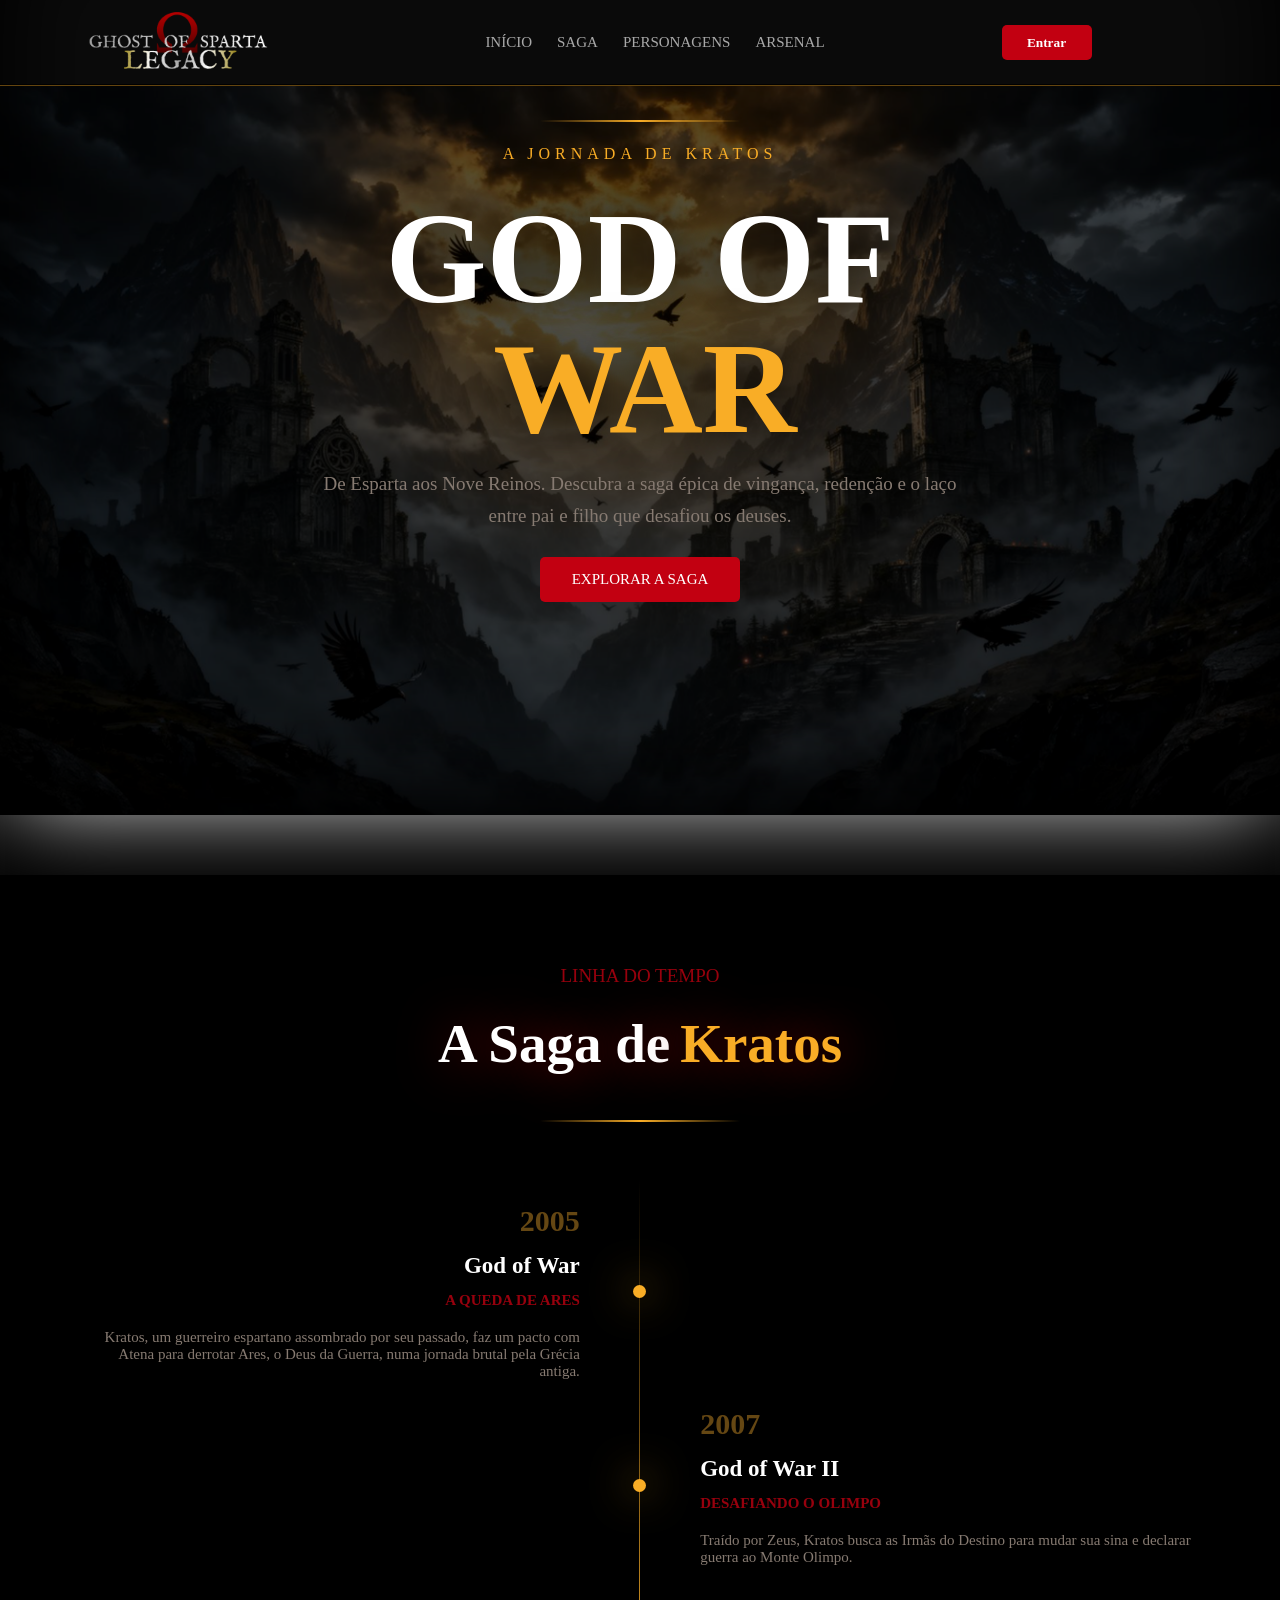
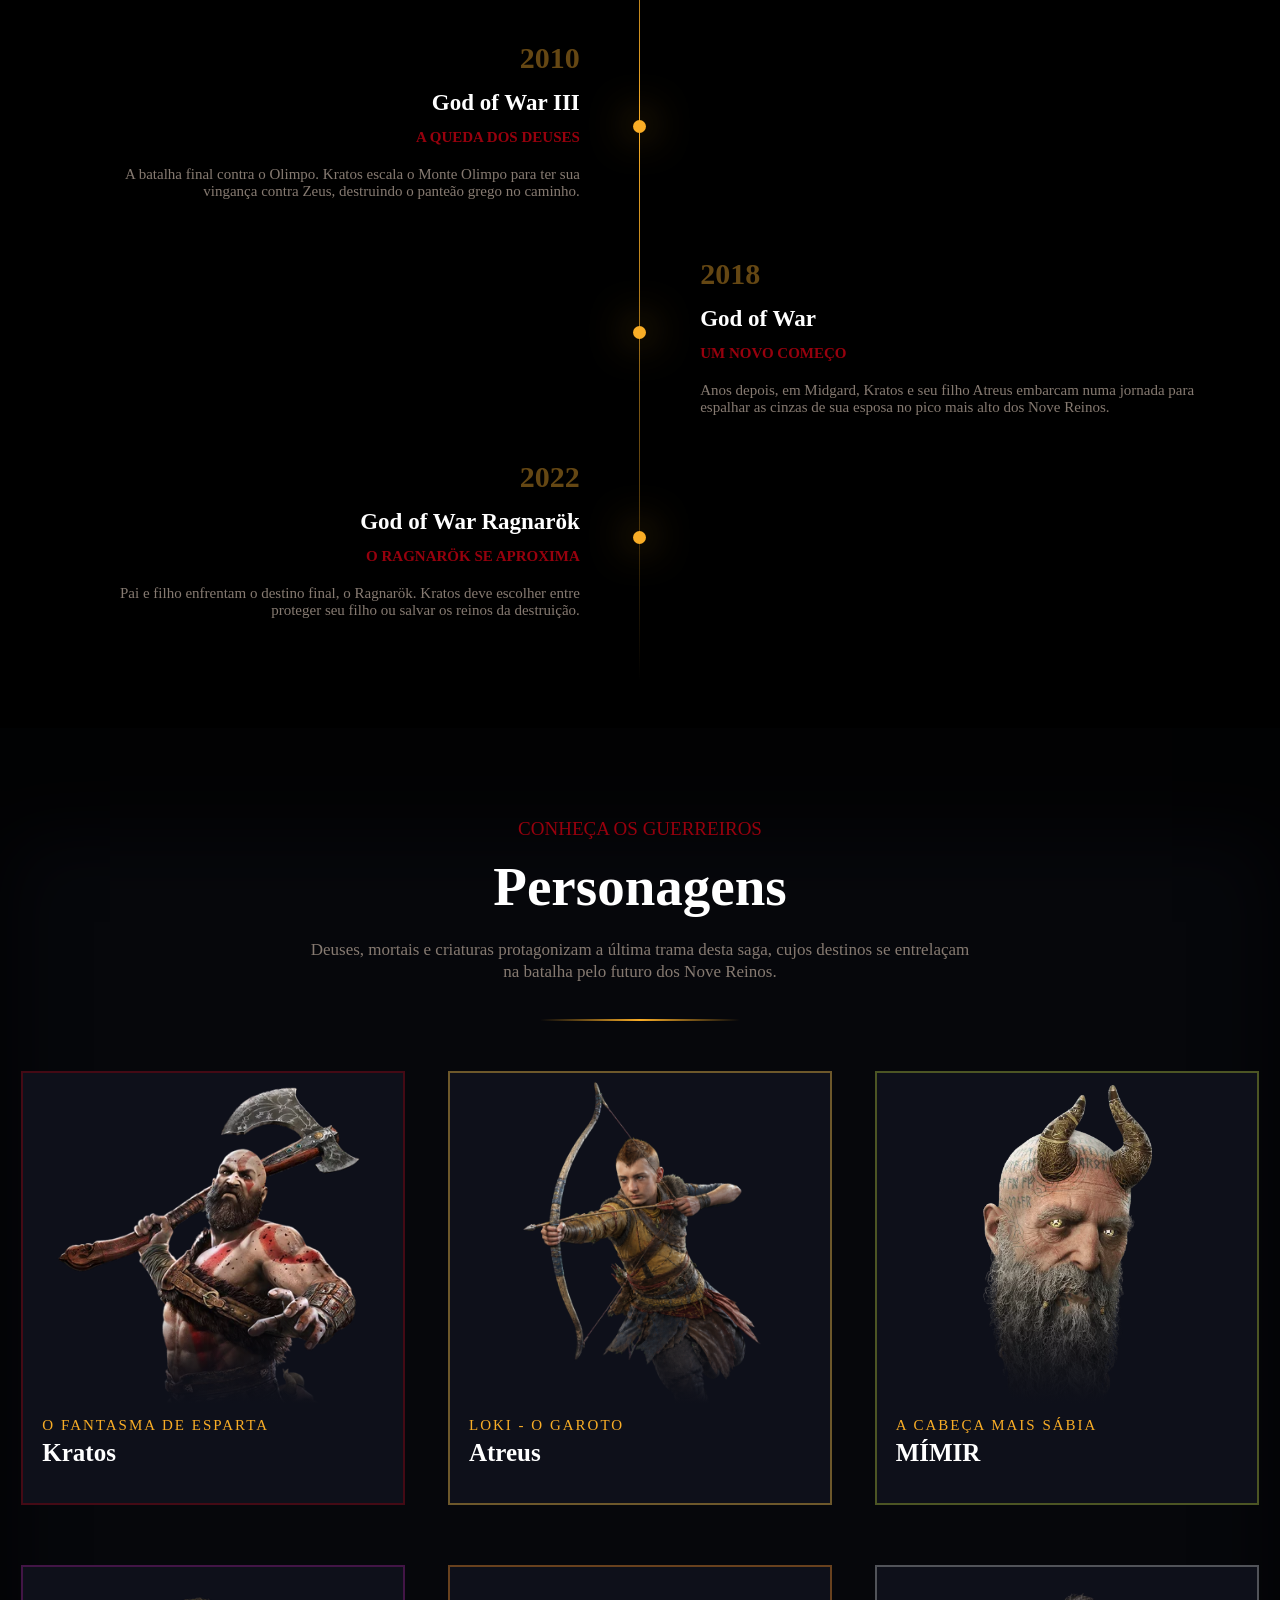
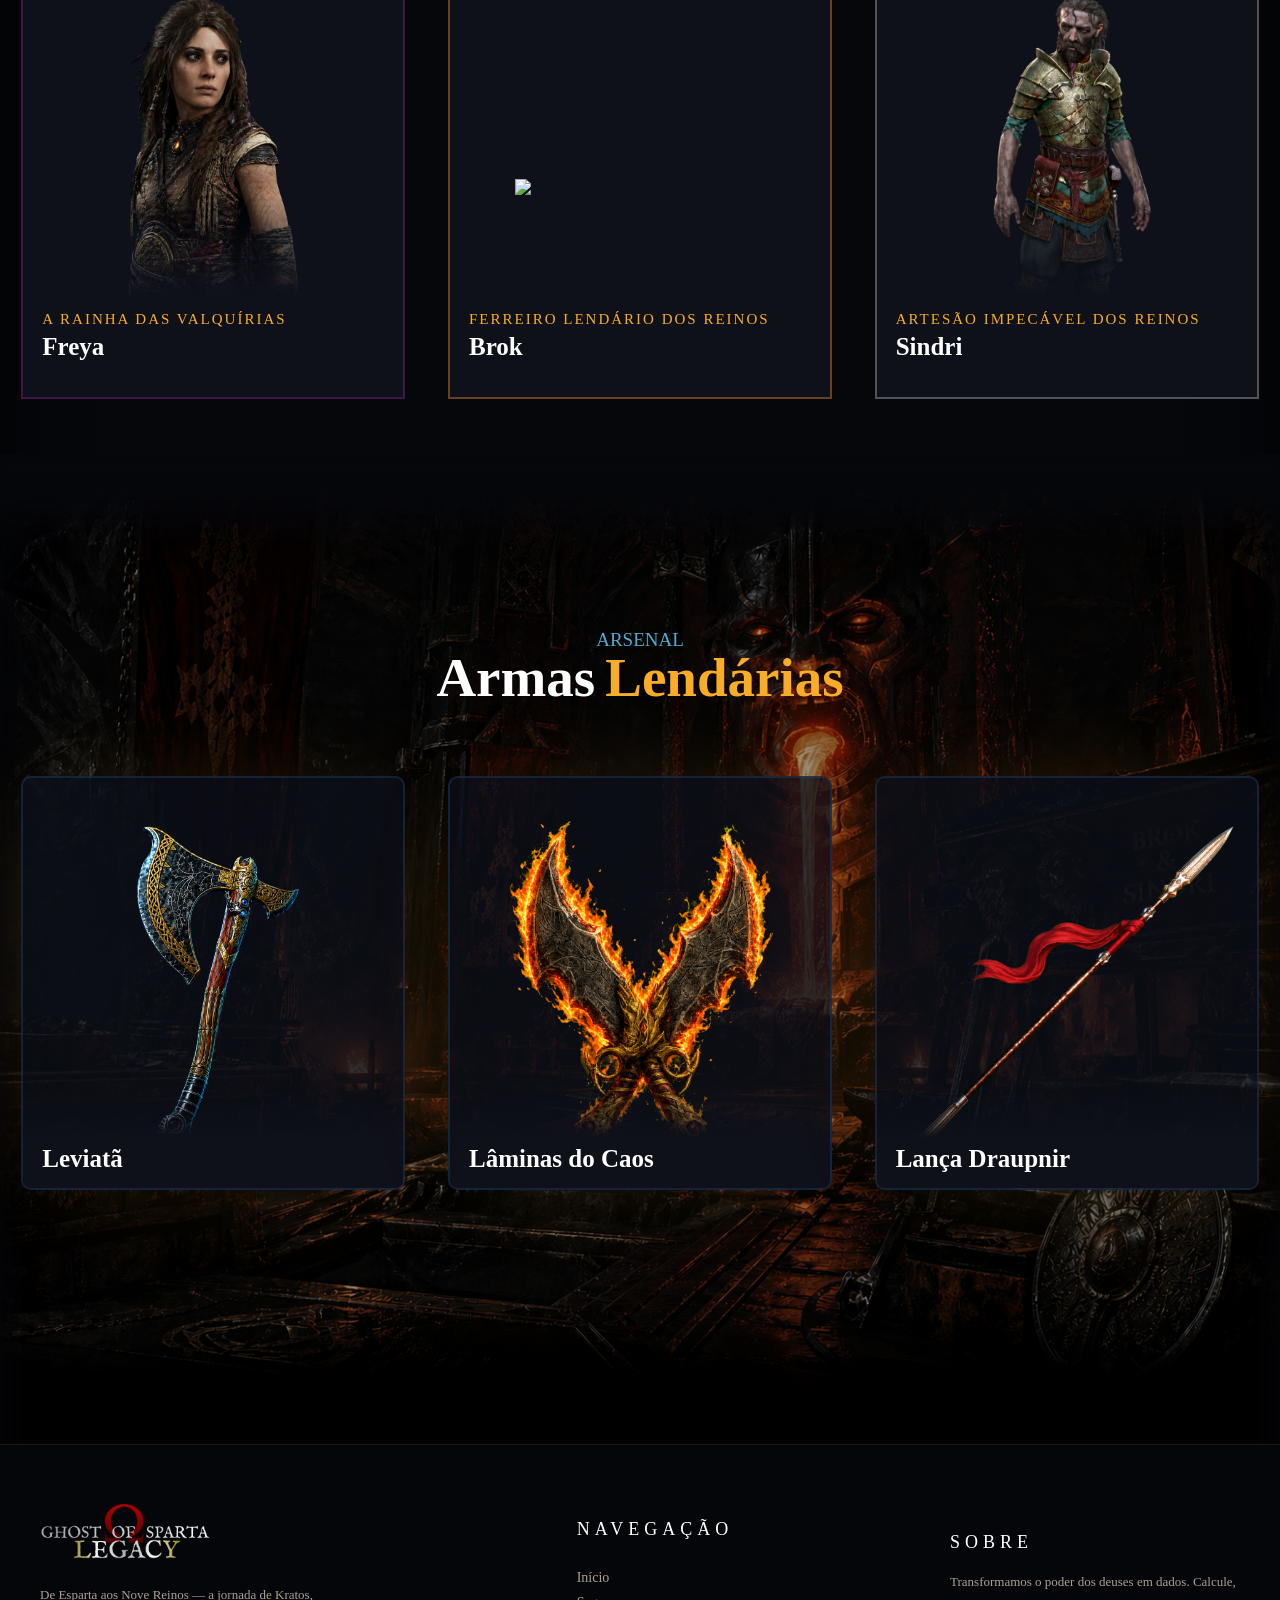
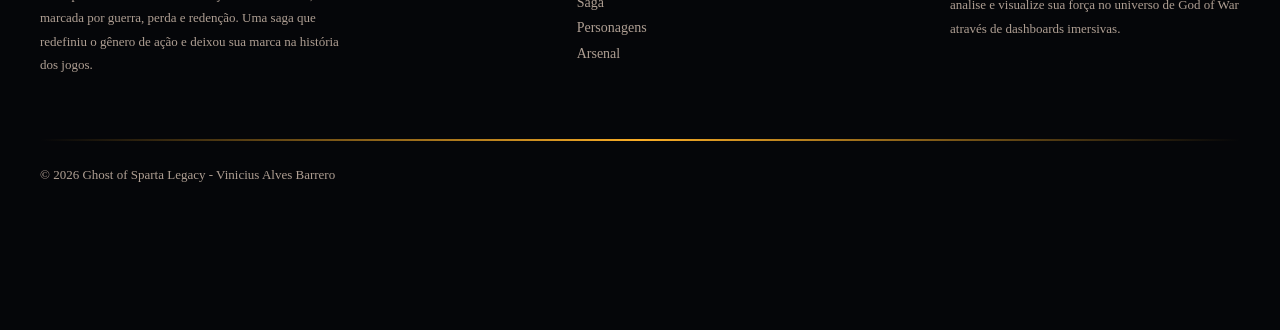
==== public/index.html @ 81fa18b5 "Adicionando a API web-data-viz, e as telas de login e cadastro" ====
<!DOCTYPE html>
<html lang="en">

<head>
    <meta charset="UTF-8">
    <meta name="viewport" content="width=device-width, initial-scale=1.0">
    <link rel="stylesheet" href="css/home.css">
    <title>Home-page Ghost of Sparta Legacy</title>
</head>

<body id="idBody">

    <div class="inicio" id="idInicio">
        <div class="header" id="idHeader">
            <div class="container">
                <img class="logo" src="assets\img\icon\logo.png">
                <ul class="navbar">
                    <li><a href="#idInicio">INÍCIO</a></li>
                    <li><a href="#idSaga">SAGA</a></li>
                    <li><a href="#idPersonagens">PERSONAGENS</a></li>
                    <li><a href="#idArsenal">ARSENAL</a></li>
                </ul>
                <a href="login.html">
                    <button class="btn-entrar">Entrar</button>
                </a>
            </div>
        </div>
        <div class="fachada" id="idFachada">
            <div class="container">
                <hr class="divisoria">
                <h5>A JORNADA DE KRATOS</h5>
                <h1>GOD OF</h1>
                <h1><span>WAR</span></h1>
                <p>De Esparta aos Nove Reinos. Descubra a saga épica de vingança, redenção e o laço</p>
                <p>entre pai e filho que desafiou os deuses.</p>
                <button class="btn-saga" onclick="trocar()">EXPLORAR A SAGA</button>
            </div>
        </div>
        <div class="banner" id="idBanner">
            <div class="container">
                <video autoplay muted loop src="assets/video/saga.mp4" class="video-bg"></video>
            </div>
            <div class="conteudo" id="idConteudo">
                <button class="btn-voltar" id="backBtn" onclick="voltar()"><img class="back-img" id="backImg"
                        src="assets/img/icon/backBtn.png"></button>
                <div class="container-btn" id="containerBtn">
                    <a href="#idBody"><button onclick="abrirPopUp(this)" class="gowI" id="idGowI"></button></a>
                    <a href="#idBody"><button onclick="abrirPopUp(this)" class="gowII" id="idGowII"></button></a>
                    <a href="#idBody"><button onclick="abrirPopUp(this)" class="gowIII" id="idGowIII"></button></a>
                    <a href="#idBody"><button onclick="abrirPopUp(this)" class="gow18" id="idGow18"></button></a>
                    <a href="#idBody"><button onclick="abrirPopUp(this)" class="gowRag" id="idGowRag"></button></a>
                </div>
                <div class="pop-up" id="popUpGowI">
                    <button class="voltar" onclick="fecharPopUp(this)" id="fecharPopUpI">X</button>
                    <div class="fundoGow1 popup-fundo"></div>
                    <img src="assets/img/icon/logoGow1.png" class="logo">
                    <p class="texto-popup"> Kratos é um guerreiro espartano atormentado pelo passado, após ter sido
                        manipulado por Ares a
                        matar sua própria família. Em busca de redenção, ele passa a servir os deuses do Olimpo,
                        cumprindo tarefas brutais na esperança de se libertar da culpa. Sua missão final é derrotar
                        Ares, que ameaça destruir Atenas.
                        Durante sua jornada, Kratos enfrenta monstros, armadilhas e desafios até encontrar a Caixa de
                        Pandora, única arma capaz de derrotar um deus. Após conquistá-la, ele encara Ares em uma batalha
                        devastadora.
                        No final, Kratos vence e mata o deus da guerra. Mesmo assim, não encontra paz. Ao tentar tirar a
                        própria vida, é impedido por Atena, que o recompensa tornando-o o novo Deus da Guerra, marcando
                        o início de um destino ainda mais sombrio.
                    </p>
                    <h3>VILÕES PRINCIPAIS</h3>
                    <div class="cards-popup">
                        <div class="ares card">
                            <img src="assets\img\cards\ares_card.png">
                            <div class="textoCard">
                                <h5 class="alcunha">O DEUS DA GUERRA</h5>
                                <h4 class="nome">Ares</h4>
                                <p>Brutal e manipulador, Ares espalha caos usando Kratos como arma de destruição. Sua
                                    sede por poder o leva a enfrentar o Fantasma de Esparta, selando seu destino.</p>
                            </div>
                        </div>
                        <div class="athena card">
                            <img src="assets\img\cards\athena_card.png">
                            <div class="textoCard">
                                <h5 class="alcunha">DEUSA DA SABEDORIA</h5>
                                <h4 class="nome">Athena</h4>
                                <p>Athena, filha de Zeus, guia Kratos em sua jornada contra Ares, buscando restaurar o
                                    equilíbrio do Olimpo. Fria e calculista, usa a sabedoria como arma, manipulando
                                    eventos nas sombras para alcançar seus próprios objetivos.</p>
                            </div>
                        </div>
                    </div>
                    <div class="container-armas-popup">
                        <h6>ARSENAL DE GOD OF WAR I</h6>
                        <hr class="divisoria">
                        <div class="armas-popup">
                            <div class="laminas cardArma">
                                <img src="assets\img\cards\laminas_card.png">
                                <div class="textoCardArma">
                                    <h4 class="nome">Lâminas do Caos</h4>
                                    <p>Acorrentadas aos braços de Kratos por Ares como lembrete de seus pecados, as
                                        Lâminas do Caos ardem com fogo eterno. Representam o passado sombrio que Kratos
                                        nunca pode escapar.
                                    </p>
                                </div>
                            </div>
                            <div class="lamina-artemis cardArma">
                                <img src="assets\img\cards\laminaArtemis_card.png">
                                <div class="textoCardArma">
                                    <h4 class="nome">Lâmina de Ártemis</h4>
                                    <p>Forjada pela deusa Ártemis e concedida a Kratos, a Lâmina
                                        de Ártemis é uma arma divina imbuída com o poder dos deuses. Seu golpe
                                        devastador consome a energia do portador, refletindo o sacrifício necessário
                                        para enfrentar inimigos colossais com poder absoluto.
                                    </p>
                                </div>
                            </div>
                        </div>
                    </div>
                </div>
                <div class="pop-up" id="popUpGowII">
                    <button class="voltar" onclick="fecharPopUp(this)" id="fecharPopUpII">X</button>
                    <div class="fundoGow2 popup-fundo"></div>
                    <img src="assets/img/icon/logoGow2.png" class="logo">
                    <p class="texto-popup"> Agora como Deus da Guerra, Kratos se torna cada vez mais cruel, o que leva
                        Zeus a traí-lo.
                        Durante uma batalha, Zeus retira seus poderes e o mata com a Espada do Olimpo. No entanto,
                        Kratos é salvo por Gaia, uma Titã. Os Titãs o resgatam porque também foram traídos por Zeus no
                        passado e desejam vingança contra o Olimpo — eles veem em Kratos a oportunidade perfeita para
                        derrubar os deuses.
                        Guiado por esse propósito, Kratos parte em busca das Irmãs do Destino, entidades que controlam o
                        fluxo do tempo e o destino de todos os seres. Elas tecem, medem e cortam o destino, decidindo o
                        que deve acontecer e o que jamais pode ser alterado.
                        Após enfrentar inúmeras provações, Kratos derrota as Irmãs e toma o controle do próprio destino,
                        voltando no tempo para o momento em que Zeus o traiu. No final, ele confronta Zeus, descobre que
                        ele é seu pai e, com os Titãs ao seu lado, inicia uma marcha rumo ao Olimpo para destruir os
                        deuses.</p>
                    <h3>VILÕES PRINCIPAIS</h3>
                    <div class="cards-popup">
                        <div class="zeus card">
                            <img src="assets\img\cards\zeus_card.png">
                            <div class="textoCard">
                                <h5 class="alcunha">O REI DO OLIMPO</h5>
                                <h4 class="nome">Zeus</h4>
                                <p>Soberano dos deuses, Zeus governa com poder absoluto, empunhando o raio para impor
                                    sua vontade. Temendo uma antiga profecia, entra em conflito direto com Kratos pelo
                                    destino do Olimpo.</p>
                            </div>
                        </div>
                        <div class="irmas card">
                            <img src="assets/img/cards/irmas_card.png">
                            <div class="textoCard">
                                <h5 class="alcunha">TECELÃS DO TEMPO</h5>
                                <h4 class="nome">As Irmãs do Destino</h4>
                                <p>Guardando o fluxo do tempo, as Irmãs do Destino controlam passado, presente e futuro
                                    com poder absoluto. Implacáveis e enigmáticas, manipulam os fios da existência para
                                    manter o equilíbrio — até que Kratos desafia seu domínio e rompe o próprio destino.
                                </p>
                            </div>
                        </div>
                    </div>
                    <div class="container-armas-popup">
                        <h6>ARSENAL DE GOD OF WAR II</h6>
                        <hr class="divisoria">
                        <div class="armas-popup">
                            <div class="laminas-athena cardArma">
                                <img src="assets/img/cards/laminasAthena_card.png">
                                <div class="textoCardArma">
                                    <h4 class="nome">Lâminas de Athenas</h4>
                                    <p>Forjadas para substituir as Lâminas do Caos, as Lâminas de Atena mantêm o estilo
                                        brutal de Kratos, agora imbuídas com poder divino. Representam sua ligação
                                        direta com o Olimpo e sua ascensão como o novo Deus da Guerra.
                                    </p>
                                </div>
                            </div>
                            <div class="lamina-olimpo cardArma">
                                <img src="assets/img/cards/laminaOlimpo_card.png">
                                <div class="textoCardArma">
                                    <h4 class="nome">Lâmina do Olimpo</h4>
                                    <p>Criada por Zeus, a Lâmina do Olimpo concentra um poder imenso capaz de derrotar
                                        deuses e titãs. Símbolo de traição e destino, foi usada para retirar os poderes
                                        de Kratos e selar seu caminho de vingança.
                                    </p>
                                </div>
                            </div>
                            <div class="cabeca cardArma">
                                <img src="assets/img/cards/cabeca_card.png">
                                <div class="textoCardArma">
                                    <h4 class="nome">Cabeça de Euryale</h4>
                                    <p>Arrancada de uma das Górgonas, a cabeça de Euryale concede a Kratos o poder de
                                        petrificar inimigos. Mesmo após a morte, seu olhar carrega a maldição capaz de
                                        transformar tudo em pedra.
                                    </p>
                                </div>
                            </div>
                        </div>
                    </div>
                </div>
                <div class="pop-up" id="popUpGowIII">
                    <button class="voltar" onclick="fecharPopUp(this)" id="fecharPopUpIII">X</button>
                    <div class="fundoGow3 popup-fundo"></div>
                    <img src="assets/img/icon/logoGow3.png" class="logo">
                    <p class="texto-popup">A guerra começa com Kratos e os Titãs atacando o Olimpo. Porém, durante a
                        escalada, Gaia o trai e
                        o abandona, pois percebe que Kratos não busca restaurar o mundo ou ajudar os Titãs — ele quer
                        apenas vingança pessoal, tornando-se tão destrutivo quanto os próprios deuses.
                        Kratos sobrevive e segue sozinho, eliminando diversos deuses e mergulhando o mundo no caos. Em
                        sua jornada, ele descobre que o verdadeiro poder para derrotar Zeus não está apenas na força,
                        mas na esperança, que estava selada dentro da Caixa de Pandora desde o primeiro jogo.
                        No final, após derrotar Zeus, Kratos entende que a esperança havia sido liberada dentro dele
                        quando abriu a caixa no passado. Em um ato final, ele usa a Espada do Olimpo contra si mesmo,
                        liberando essa esperança para toda a humanidade, oferecendo ao mundo uma chance de recomeço após
                        a destruição causada por sua vingança.
                    </p>
                    <h3>VILÕES PRINCIPAIS</h3>
                    <div class="cards-popup">
                        <div class="zeus card">
                            <img src="assets\img\cards\zeus_card.png">
                            <div class="textoCard">
                                <h5 class="alcunha">O REI DO OLIMPO</h5>
                                <h4 class="nome">Zeus</h4>
                                <p>Soberano dos deuses, Zeus governa com poder absoluto, empunhando o raio para impor
                                    sua vontade. Temendo uma antiga profecia, entra em conflito direto com Kratos pelo
                                    destino do Olimpo.</p>
                            </div>
                        </div>
                        <div class="hades card">
                            <img src="assets/img/cards/hades_card.png">
                            <div class="textoCard">
                                <h5 class="alcunha">SENHOR DO SUBMUNDO</h5>
                                <h4 class="nome">Hades</h4>
                                <p>Regente das profundezas, Hades domina as almas dos mortos com crueldade implacável.
                                    Alimentado pelo ódio contra Kratos, busca vingança pela queda de sua família e pelo
                                    colapso do equilíbrio do submundo.
                                </p>
                            </div>
                        </div>
                        <div class="poseidon card">
                            <img src="assets/img/cards/poseidon_card.png">
                            <div class="textoCard">
                                <h5 class="alcunha">SENHOR DOS MARES</h5>
                                <h4 class="nome">Poseidon</h4>
                                <p>Dominador dos oceanos, Poseidon canaliza a fúria das águas para proteger o Olimpo.
                                    Fiel a Zeus, enfrenta Kratos com força devastadora, transformando o mar em uma arma
                                    viva contra seus inimigos.
                                </p>
                            </div>
                        </div>
                        <div class="gaia card">
                            <img src="assets/img/cards/gaia_card.png">
                            <div class="textoCard">
                                <h5 class="alcunha">MÃE PRIMORDIA DOS TITÃS</h5>
                                <h4 class="nome">Gaia</h4>
                                <p>Fonte da própria vida, Gaia ergue-se como a essência da Terra e líder dos Titãs.
                                    Manipulando destinos nas sombras, alia-se a Kratos para destruir o Olimpo, visando
                                    restaurar a era dos antigos deuses.
                                </p>
                            </div>
                        </div>
                    </div>
                    <div class="container-armas-popup">
                        <h6>ARSENAL DE GOD OF WAR II</h6>
                        <hr class="divisoria">
                        <div class="armas-popup">
                            <div class="laminas-exilio cardArma">
                                <img src="assets/img/cards/laminasExilio_card.png">
                                <div class="textoCardArma">
                                    <h4 class="nome">Lâminas do Exílio</h4>
                                    <p>Forjadas por Athena após a traição de Zeus, as Lâminas do Exílio elevam o poder
                                        de Kratos a um novo nível. Imbuídas com energia divina, ampliam sua força e
                                        simbolizam sua jornada final contra o Olimpo e seu destino.
                                    </p>
                                </div>
                            </div>
                            <div class="garras cardArma">
                                <img src="assets/img/cards/garras_card.png">
                                <div class="textoCardArma">
                                    <h4 class="nome">Garras de Hades</h4>
                                    <p>Forjadas nas profundezas do Submundo, as Garras de Hades carregam o poder das
                                        almas condenadas. Capazes de capturar e arrancar espíritos dos inimigos. E, nas
                                        mãos de Kratos,
                                        tornam-se instrumentos de tormento e destruição implacável.
                                    </p>
                                </div>
                            </div>
                            <div class="cestus cardArma">
                                <img src="assets/img/cards/cestus_card.png">
                                <div class="textoCardArma">
                                    <h4 class="nome">Cestus de Nemeia</h4>
                                    <p>Forjados a partir da força do Leão de Nemeia, os Cestus canalizam um poder bruto
                                        e devastador. Cada golpe carrega o peso de uma criatura impenetrável,
                                        transformando Kratos em uma força imparável de destruição física.
                                    </p>
                                </div>
                            </div>
                            <div class="chicote cardArma">
                                <img src="assets/img/cards/chicote_card.png">
                                <div class="textoCardArma">
                                    <h4 class="nome">Chicote de Nêmesis</h4>
                                    <p>Forjado com a fúria dos deuses, o Chicote de Nêmesis canaliza energia elétrica em
                                        golpes rápidos e devastadores. Seus ataques combinam alcance e agilidade,
                                        permitindo a Kratos dilacerar inimigos enquanto descarrega poder divino em cada
                                        estalo.
                                    </p>
                                </div>
                            </div>
                        </div>
                    </div>
                </div>
                <div class="pop-up" id="popUpGow18">
                    <button class="voltar" onclick="fecharPopUp(this)" id="fecharPopUp18">X</button>
                    <div class="fundoGow18 popup-fundo"></div>
                    <p class="texto-popup">Kratos vive agora na mitologia nórdica ao lado de seu filho Atreus. Após a
                        morte da mãe do
                        garoto, eles partem para espalhar suas cinzas no topo da montanha mais alta. Durante a jornada,
                        enfrentam criaturas e deuses, incluindo Baldur.
                        Baldur não é movido apenas por vingança: ele foi amaldiçoado por sua mãe, Freya, com uma magia
                        que o torna invulnerável — mas também incapaz de sentir qualquer coisa, como dor, prazer ou
                        emoção. Isso o leva à loucura, fazendo com que ele busque desesperadamente quebrar essa
                        maldição, mesmo que isso signifique confrontar e matar quem estiver no caminho.
                        Ao longo da jornada, Atreus descobre que é um deus e que seu nome verdadeiro é Loki. Em
                        Jotunheim, eles encontram murais que revelam uma profecia: a jornada deles já estava prevista, e
                        Loki teria um papel central em eventos futuros, incluindo grandes mudanças nos reinos.
                        No final, eles cumprem o desejo da mãe e fortalecem sua relação, enquanto Kratos percebe que não
                        pode fugir de quem é, mas pode escolher ser diferente.
                    </p>
                    <h3>VILÕES PRINCIPAIS</h3>
                    <div class="cards-popup">
                        <div class="baldur card">
                            <img src="assets/img/cards/baldur_card.png">
                            <div class="textoCard">
                                <h5 class="alcunha">O IMORTAL</h5>
                                <h4 class="nome">Baldur</h4>
                                <p>Filho de Odin, Baldur é amaldiçoado com a invulnerabilidade, incapaz de sentir dor ou
                                    prazer. Consumido pela frustração e loucura, vê em Kratos uma chance de quebrar sua
                                    maldição, mergulhando em um confronto brutal movido por raiva e desespero.</p>
                            </div>
                        </div>
                        <div class="magni-modi card">
                            <img src="assets/img/cards/magniModi_card.png">
                            <div class="textoCard">
                                <h5 class="alcunha">FILHOS DO TROVÃO</h5>
                                <h4 class="nome">Magni e Modi</h4>
                                <p>Filhos de Thor, Magni e Modi carregam a força e a fúria do trovão em batalha. Magni
                                    luta com brutalidade, enquanto Modi canaliza ataques elétricos com
                                    agressividade. Unidos pelo orgulho, enfrentam Kratos e Atreus como uma dupla
                                    implacável.</p>
                            </div>
                        </div>
                    </div>
                    <div class="container-armas-popup">
                        <h6>ARSENAL DE GOD OF WAR I</h6>
                        <hr class="divisoria">
                        <div class="armas-popup">
                            <div class="leviata cardArma">
                                <img src="assets\img\cards\leviata_card.png">
                                <div class="textoCardArma">
                                    <h4 class="nome">Leviatã</h4>
                                    <p>Forjado pelos irmãos Brok e Sindri, o Machado Leviatã foi criado para rivalizar
                                        com o
                                        Mjölnir
                                        de
                                        Thor. Imbuído com o poder do gelo, retorna à mão de seu portador quando
                                        arremessado.
                                    </p>
                                </div>
                            </div>
                            <div class="laminas cardArma">
                                <img src="assets\img\cards\laminas_card.png">
                                <div class="textoCardArma">
                                    <h4 class="nome">Lâminas do Caos</h4>
                                    <p>Acorrentadas aos braços de Kratos por Ares como lembrete de seus pecados, as
                                        Lâminas
                                        do Caos
                                        ardem com fogo eterno. Representam o passado sombrio que Kratos nunca pode
                                        escapar.
                                    </p>
                                </div>
                            </div>
                        </div>
                    </div>
                </div>
                <div class="pop-up" id="popUpGowRag">
                    <button class="voltar" onclick="fecharPopUp(this)" id="fecharPopUpRag">X</button>
                    <div class="fundoGowRag popup-fundo"></div>
                    <img src="assets/img/icon/logoRag.png" class="logo">
                    <p class="texto-popup">A história se passa durante a aproximação do Ragnarök, um evento profetizado
                        na mitologia nórdica
                        que representa o fim do mundo — uma grande guerra entre deuses, gigantes e outras forças, que
                        levará à destruição de reinos inteiros e ao renascimento de um novo mundo.
                        Kratos tenta evitar esse destino, enquanto Atreus busca entender seu papel como Loki dentro
                        dessa profecia. Eles entram em conflito com Odin e Thor, que manipulam os acontecimentos para
                        manter o controle e evitar sua própria queda.
                        Ao longo da jornada, Atreus amadurece e passa a tomar decisões próprias, enquanto Kratos
                        enfrenta o medo de repetir seus erros do passado.
                        No final, o Ragnarök acontece com uma batalha massiva que resulta na destruição de Asgard e na
                        queda de Odin. Porém, diferente do passado, Kratos escolhe agir com sabedoria e não apenas
                        vingança. Ele encontra redenção, enquanto Atreus segue seu próprio caminho, cumprindo seu
                        destino de forma diferente do que foi previsto.
                    </p>
                    <h3>VILÕES PRINCIPAIS</h3>
                    <div class="cards-popup">
                        <div class="odin card">
                            <img src="assets\img\cards\odin_card.png">
                            <div class="textoCard">
                                <h5 class="alcunha">O PAI DE TODOS</h5>
                                <h4 class="nome">Odin</h4>
                                <p>O Pai de Todos. Manipulador, obsessivo e perigoso. Odin busca conhecimento acima de
                                    tudo, e
                                    destruirá qualquer um que ameace seu controle sobre os Nove Reinos.</p>
                            </div>
                        </div>
                        <div class="thor card">
                            <img src="assets\img\cards\thor_card.png">
                            <div class="textoCard">
                                <h5 class="alcunha">O DEUS DO TROVÃO</h5>
                                <h4 class="nome">Thor</h4>
                                <p>Portador do Mjölnir e filho de Odin. Diferente das lendas heroicas, o Thor de God of
                                    War é
                                    brutal, alcoólatra e assombrado por seus próprios demônios, um reflexo sombrio de
                                    Kratos.</p>
                            </div>
                        </div>
                    </div>
                    <div class="container-armas-popup">
                        <h6>ARSENAL DE GOD OF WAR RAGNARÖK</h6>
                        <hr class="divisoria">
                        <div class="armas-popup">
                            <div class="leviata cardArma">
                                <img src="assets\img\cards\leviata_card.png">
                                <div class="textoCardArma">
                                    <h4 class="nome">Leviatã</h4>
                                    <p>Forjado pelos irmãos Brok e Sindri, o Machado Leviatã foi criado para rivalizar
                                        com o
                                        Mjölnir
                                        de
                                        Thor. Imbuído com o poder do gelo, retorna à mão de seu portador quando
                                        arremessado.
                                    </p>
                                </div>
                            </div>
                            <div class="laminas cardArma">
                                <img src="assets\img\cards\laminas_card.png">
                                <div class="textoCardArma">
                                    <h4 class="nome">Lâminas do Caos</h4>
                                    <p>Acorrentadas aos braços de Kratos por Ares como lembrete de seus pecados, as
                                        Lâminas
                                        do Caos
                                        ardem com fogo eterno. Representam o passado sombrio que Kratos nunca pode
                                        escapar.
                                    </p>
                                </div>
                            </div>
                            <div class="draupnir cardArma">
                                <img src="assets\img\cards\draupnir_card.png">
                                <div class="textoCardArma">
                                    <h4 class="nome">Lança Draupnir</h4>
                                    <p>Forjada do anel mágico Draupnir e entregue a Kratos por Brok e Sindri, a Lança
                                        Draupnir se
                                        multiplica ao ser lançada. Refletindo a nova forma de lutar de Kratos, não mais
                                        com
                                        fúria
                                        cega,
                                        mas com precisão e propósito.</p>
                                </div>
                            </div>
                        </div>
                    </div>
                </div>
            </div>
        </div>
    </div>

    <div class="saga" id="idSaga">
        <h4 class="subtitulo">LINHA DO TEMPO</h4>
        <h1 class="titulo">A Saga de <span> Kratos</span></h1>
        <hr class="divisoria">

        <div class="container">
            <div class="linhaTempo">
                <div class="linha">
                    <hr>
                </div>
                <div class="bola bola1"></div>
                <div class="bola bola2"></div>
                <div class="bola bola3"></div>
                <div class="bola bola4"></div>
                <div class="bola bola5"></div>
            </div>
            <div class="info1">
                <div class="gow">
                    <h2 class="espacamentoGow">2005</h2>
                    <h3 class="espacamentoGow">God of War</h3>
                    <h4 class="espacamentoGow">A QUEDA DE ARES</h4>
                    <p>Kratos, um guerreiro espartano assombrado por seu passado, faz um pacto
                        com Atena para derrotar Ares,
                        o Deus da Guerra, numa jornada brutal pela Grécia antiga.</p>
                </div>
                <div class="gow">
                    <h2 class="espacamentoGow">2010</h2>
                    <h3 class="espacamentoGow">God of War III</h3>
                    <h4 class="espacamentoGow">A QUEDA DOS DEUSES</h4>
                    <p>A batalha final contra o Olimpo. Kratos escala o Monte Olimpo para ter sua vingança contra Zeus,
                        destruindo o panteão grego no caminho.</p>
                </div>
                <div class="gow">
                    <h2 class="espacamentoGow">2022</h2>
                    <h3 class="espacamentoGow">God of War Ragnarök</h3>
                    <h4 class="espacamentoGow">O RAGNARÖK SE APROXIMA</h4>
                    <p>Pai e filho enfrentam o destino final, o Ragnarök. Kratos deve escolher entre proteger seu filho
                        ou salvar os reinos da destruição.</p>
                </div>
            </div>

            <div class="info2">
                <div class="gow">
                    <h2 class="espacamentoGow">2007</h2>
                    <h3 class="espacamentoGow">God of War II</h3>
                    <h4 class="espacamentoGow">DESAFIANDO O OLIMPO</h4>
                    <p>Traído por Zeus, Kratos busca as Irmãs do Destino para mudar sua sina e declarar guerra ao Monte
                        Olimpo.</p>
                </div>
                <div class="gow">
                    <h2 class="espacamentoGow">2018</h2>
                    <h3 class="espacamentoGow">God of War</h3>
                    <h4 class="espacamentoGow">UM NOVO COMEÇO</h4>
                    <p>Anos depois, em Midgard, Kratos e seu filho Atreus embarcam numa jornada para espalhar as cinzas
                        de sua esposa no pico mais alto dos Nove Reinos.</p>
                </div>
            </div>
        </div>
    </div>

    <div class="personagens" id="idPersonagens">
        <h4 class="subtitulo">CONHEÇA OS GUERREIROS</h4>
        <h1>Personagens</h1>
        <p>Deuses, mortais e criaturas protagonizam a última trama desta saga, cujos destinos se entrelaçam</p>
        <p>na batalha pelo futuro dos Nove Reinos.</p>
        <div class="divisoria espacamentoDivisoria"></div>
        <div class="container">
            <div class="kratos card">
                <img src="assets\img\cards\kratos_card.png">
                <div class="textoCard">
                    <h5 class="alcunha">O FANTASMA DE ESPARTA</h5>
                    <h4 class="nome">Kratos</h4>
                    <p>Outrora um general espartano consumido pela raiva, Kratos agora busca redenção nas terras
                        nórdicas. Como pai, tenta ensinar ao filho um caminho melhor, mesmo carregando o peso de seus
                        pecados.</p>
                </div>
            </div>
            <div class="atreus card">
                <img src="assets\img\cards\atreus_card.png">
                <div class="textoCard">
                    <h5 class="alcunha">LOKI - O GAROTO</h5>
                    <h4 class="nome">Atreus</h4>
                    <p>Filho de Kratos e Faye, Atreus é curioso, corajoso e destinado a um papel muito maior do que
                        imagina. Sua verdadeira identidade como Loki molda o destino dos Nove Reinos.</p>
                </div>
            </div>
            <div class="mimir card">
                <img src="assets\img\cards\mimir_card.png">
                <div class="textoCard">
                    <h5 class="alcunha">A CABEÇA MAIS SÁBIA</h5>
                    <h4 class="nome">MÍMIR</h4>
                    <p>O conselheiro mais inteligente dos reinos, agora literalmente uma cabeça presa ao cinto de
                        Kratos. Mímir oferece sabedoria, humor e histórias sobre os deuses nórdicos.</p>
                </div>
            </div>
            <div class="freya card">
                <img src="assets\img\cards\freya_card.png">
                <div class="textoCard">
                    <h5 class="alcunha">A RAINHA DAS VALQUÍRIAS</h5>
                    <h4 class="nome">Freya</h4>
                    <p>Deusa Vanir, ex-esposa de Odin e mãe de Baldur. Após a morte de seu filho pelas mãos de Kratos,
                        Freya jurou vingança, até o destino forçá-los a se unirem novamente.</p>
                </div>
            </div>
            <div class="brok card">
                <img src="assets\img\cards\brok_card.png">
                <div class="textoCard">
                    <h5 class="alcunha">FERREIRO LENDÁRIO DOS REINOS</h5>
                    <h4 class="nome">Brok</h4>
                    <p>Anão de pele azul e língua afiada, Brok é um dos maiores ferreiros dos Nove Reinos. Ao lado de
                        seu irmão Sindri, forjou armas de poder incomparável, carregando em cada criação o peso de seu
                        passado e de sua própria alma.</p>
                </div>
            </div>
            <div class="sindri card">
                <img src="assets\img\cards\sindri_card.png">
                <div class="textoCard">
                    <h5 class="alcunha">ARTESÃO IMPECÁVEL DOS REINOS</h5>
                    <h4 class="nome">Sindri</h4>
                    <p>Irmão de Brok, Sindri é um ferreiro meticuloso e perfeccionista, conhecido por sua obsessão
                        com limpeza e precisão. Mesmo avesso ao caos, foi responsável por forjar armas lendárias,
                        colocando sua genialidade acima de seus próprios medos.</p>
                </div>
            </div>
        </div>

        <div class="arsenal" id="idArsenal">
            <h4 class="subtitulo">ARSENAL</h4>
            <h1 class="titulo">Armas <span>Lendárias</span></h1>
            <div class="container">
                <div class="leviata cardArma">
                    <img src="assets\img\cards\leviata_card.png">
                    <div class="textoCardArma">
                        <h4 class="nome">Leviatã</h4>
                        <p>Forjado pelos irmãos Brok e Sindri, o Machado Leviatã foi criado para rivalizar com o Mjölnir
                            de
                            Thor. Imbuído com o poder do gelo, retorna à mão de seu portador quando arremessado.</p>
                    </div>
                </div>
                <div class="laminas cardArma">
                    <img src="assets\img\cards\laminas_card.png">
                    <div class="textoCardArma">
                        <h4 class="nome">Lâminas do Caos</h4>
                        <p>Acorrentadas aos braços de Kratos por Ares como lembrete de seus pecados, as Lâminas do Caos
                            ardem com fogo eterno. Representam o passado sombrio que Kratos nunca pode escapar.</p>
                    </div>
                </div>
                <div class="draupnir cardArma">
                    <img src="assets\img\cards\draupnir_card.png">
                    <div class="textoCardArma">
                        <h4 class="nome">Lança Draupnir</h4>
                        <p>Forjada do anel mágico Draupnir e entregue a Kratos por Brok e Sindri, a Lança Draupnir se
                            multiplica ao ser lançada. Refletindo a nova forma de lutar de Kratos, não mais com fúria
                            cega,
                            mas com precisão e propósito.</p>
                    </div>
                </div>
            </div>
        </div>

        <div class="footer">
            <div class="container">
                <div class="fraseFooter">
                    <img src="assets\img\icon\logo.png">
                    <p>De Esparta aos Nove Reinos — a jornada de Kratos, marcada por guerra, perda e redenção. Uma saga
                        que
                        redefiniu o gênero de ação e deixou sua marca na história dos jogos.</p>
                </div>
                <div class="navFooter">
                    <h6>NAVEGAÇÃO</h6>
                    <ul>
                        <li><a href="#idInicio">Início</a></li>
                        <li><a href="#idSaga">Saga</a></li>
                        <li><a href="#idPersonagens">Personagens</a></li>
                        <li><a href="#idArsenal">Arsenal</a></li>
                    </ul>
                </div>
                <div class="sobreFooter">
                    <h6>SOBRE</h6>
                    <p>Transformamos o poder dos deuses em dados. Calcule, analise e visualize sua força no universo de
                        God
                        of War através de dashboards imersivas.</p>
                </div>
            </div>
            <hr class="divisoria">
            <p class="copyright">© 2026 Ghost of Sparta Legacy - Vinicius Alves Barrero</p>
        </div>
</body>

</html>

<script src="js/home.js"></script>
---- public/css/home.css ----
body {
    margin: 0 0 0 0;
    transition: 1.8s;
}

.inicio {
    display: flex;
    flex-direction: column;
    background-image: url("../assets/img/background/fundo_home.png");
    width: 100%;
    height: 100vh;
    background-size: 102%;
    background-repeat: no-repeat;
    background-position: center;
    box-shadow: inset 0 -90px 100px 10px rgb(0, 0, 0);
    transition: 3s;
}

.container {
    width: 100%;
    display: flex;
    justify-content: space-around;
    align-items: center;
}

.header {
    position: fixed;
    margin-top: 0;
    display: flex;
    flex-direction: row;
    justify-content: space-between;
    background-color: rgba(0, 0, 0, 0.96);
    font-family: 'constantia';
    width: 100%;
    height: 85px;
    border-bottom: 0.1px solid rgba(249, 173, 38, 0.4);
    z-index: 1000;
}

.header .container {
    margin: 0 100px 0 0 !important;
}

.logo {
    width: 180px;
    display: flex;
    justify-content: center;
}

a {
    text-decoration: none;
    color: inherit;
}

.header ul {
    display: flex;
    flex-direction: row;
    cursor: pointer;
    gap: 25px;
    list-style: none;
    font-size: 15px;
    color: rgba(207, 207, 207, 0.8);
}

li {
    transition: 0.5s;
}

.header li:hover {
    color: rgb(249, 173, 38);
}

.header button {
    background-color: rgb(194, 0, 17);
    color: rgb(255, 255, 255);
    font-family: 'constantia';
    font-weight: bold;
    height: 35px;
    width: 90px;
    border: none;
    border-radius: 5px;
    cursor: pointer;
}

.btn-entrar:hover {
    background-color: rgb(151, 0, 13);
    border: 2px solid rgb(194, 0, 17);
}

.inicio:has(.btn-entrar:hover) {
    background-size: 130%;
    box-shadow: inset 0 0 0 100vh rgba(0, 0, 0, 0.7);
}

.fachada {
    margin-top: 85px;
    overflow: hidden;
}

.fachada .container {
    display: flex;
    flex-direction: column;
    transition: 3s;
}

.divisoria {
    width: 200px;
    border: none;
    height: 2px;
    background-image: linear-gradient(to right, rgba(0, 0, 0, 0), rgb(249, 173, 38), rgba(0, 0, 0, 0));
}

.fachada .divisoria {
    margin-top: 35px;
}

.espacamentoDivisoria {
    margin: 20px 0 50px 0;
}

.fachada h5 {
    letter-spacing: 5px;
    font-family: 'constantia';
    font-size: 16px;
    font-weight: 100;
    color: rgb(249, 173, 38);
    margin: 15px 0 40px 0;
}

.fachada .container h1 {
    font-family: 'constancia';
    color: rgb(255, 255, 255);
    font-size: 130px;
    text-shadow: 5px 0 50px rgb(0, 0, 0);
    margin: -20px 0 0 0;
}

h1 span {
    color: rgb(249, 173, 38);
    margin-left: 10px;

}

.fachada .container p {
    font-family: 'constantia';
    color: rgb(134, 122, 113);
    font-size: 19px;
    margin: 10px 0 0 0;
}

.fachada .container button {
    background-color: rgb(194, 0, 17);
    color: rgb(255, 255, 255);
    font-family: 'constantia';
    font-size: 15px;
    height: 45px;
    width: 200px;
    border: none;
    border-radius: 5px;
    cursor: pointer;
    margin: 30px 0 0 0;
}

.fachada .container button:hover {
    background-color: rgb(151, 0, 13);
    border: 2px solid rgb(194, 0, 17);
}

.inicio:has(.btn-saga:hover) {
    background-size: 130%;
    box-shadow: inset 0 0 0 100vh rgba(0, 0, 0, 0.7);
}

.banner {
    display: none;
    position: relative;
    width: 100%;
    height: 100vh;
    margin-top: 85px;
    transition: 0.7s;
    overflow: hidden;
}

.video-bg {
    position: absolute;
    top: 0;
    left: 0;
    width: 100%;
    height: 100vh;
    object-fit: cover;
}

.banner .container::after {
    content: "";
    position: absolute;
    inset: 0;
    box-shadow: inset 0 0 100px 100vh rgba(0, 0, 0, 0.8),
        inset 0 -150px 80px rgb(0, 0, 0);
    transition: 3s;
}

.conteudo {
    display: flex;
    flex-direction: column;
    position: relative;
    color: white;
    width: 100%;
    height: 100vh;
}

.back-img {
    position: absolute;
    width: 50px;
    height: 50px;
    user-select: none;
}

.back-img:hover {
    filter: brightness(1.1);
    width: 52px;
    height: 52px;
}

.conteudo .btn-voltar {
    display: flex;
    justify-content: center;
    align-items: center;
    position: absolute;
    top: 30px;
    left: 15px;
    background-color: rgba(0, 0, 0, 0);
    border-radius: 50%;
    height: 60px;
    width: 60px;
    border: none;
    pointer-events: auto;
    cursor: pointer;
}

.conteudo .container-btn {
    display: flex;
    flex-direction: row;
    justify-content: space-around;
    align-items: center;
    width: 100%;
    height: 100vh;
}

.container-btn button {
    background-color: rgba(0, 0, 0, 0);
    width: 250px;
    height: 120px;
    border: none;
    margin-bottom: 200px;
    border-radius: 10px;
    background-size: 100%;
    background-position: center;
    cursor: pointer;
    transition: 3s;
}

.container-btn button:hover {
    background-size: 110%;
}

.gowI {
    background-image: url('../assets/img/background/fundoBtn_gow.png');
    background-repeat: no-repeat;
}

.gowII {
    background-image: url('../assets/img/background/fundoBtn_gowII.png');
    background-repeat: no-repeat;
}

.gowIII {
    background-image: url('../assets/img/background/fundoBtn_gowIII.png');
    background-repeat: no-repeat;
}

.gow18 {
    background-image: url('../assets/img/background/fundoBtn_gow18.png');
    background-repeat: no-repeat;
}

.gowRag {
    background-image: url('../assets/img/background/fundoBtn_gowRag.png');
    background-repeat: no-repeat;
}

.pop-up {
    display: none;
    flex-direction: column;
    align-items: center;
    position: absolute;
    inset: 0;
    margin: auto;
    width: 80%;
    height: 90%;
    background-color: rgba(14, 16, 26);
    border: 2px solid rgba(33, 72, 110, 0.4);
    border-radius: 15px;
    overflow-y: auto;
}

.pop-up h3 {
    font-size: 25px;
    font-family: 'constantia';
    color: rgb(249, 173, 38);
    margin-top: 40px;
}

.pop-up h6 {
    font-size: 20px;
    font-family: 'constantia';
    color: rgb(151, 0, 13);
}

.pop-up .divisoria {
    margin: -20px 0 30px 0;
}

.texto-popup {
    text-align: center;
    margin: -15px 20px auto 20px;
    font-family: 'constantia';
    font-size: 19px;
    line-height: 1.3;
    margin-top: 30px;
    margin-bottom: 5px;
}

.cards-popup {
    display: grid;
    grid-template-columns: 1fr 1fr;
    flex-direction: row;
    place-items: center;
    margin-top: 15px;
    width: 100%;
    box-shadow: inset 0 -100px 70px -45px rgb(0, 0, 0);
    gap: 100px;
}

.container-armas-popup {
    display: flex;
    flex-direction: column;
    justify-content: center;
    align-items: center;
    background-color: rgb(0, 0, 0);
    width: 100%;
}

.armas-popup {
    display: flex;
    flex-direction: row;
    flex-wrap: wrap;
    overflow-x: hidden;
    gap: 100px;
    width: 100%;
    gap: 0;
}

.pop-up .voltar {
    display: flex;
    position: fixed;
    justify-content: center;
    align-items: center;
    margin-top: 18px;
    left: 153px;
    border: none;
    width: 30px;
    height: 30px;
    border-radius: 50%;
    font-weight: bold;
    font-size: 13px;
    cursor: pointer;
}

.pop-up .voltar:hover {
    font-size: 15px;
}

.popup-fundo {
    flex-shrink: 0;
    box-shadow: inset 0 -85px 50px rgb(14, 16, 26);
    background-size: cover;
    background-position: top;
    margin-top: -10px;
    width: 100%;
    height: 65vh;
}

.fundoGow1 {
    background-image: linear-gradient(to bottom, rgba(0, 0, 0, 0), rgba(14, 16, 26, 0.5), rgba(14, 16, 26, 0.9)), url("../assets/img/background/fundo_gow1.png");
}

.fundoGow2 {
    background-image: linear-gradient(to bottom, rgba(0, 0, 0, 0), rgba(14, 16, 26, 0.5), rgba(14, 16, 26, 0.9)), url("../assets/img/background/fundo_gow2.png");
}

.fundoGow3 {
    background-image: linear-gradient(to bottom, rgba(0, 0, 0, 0), rgba(14, 16, 26, 0.5), rgba(14, 16, 26, 0.9)), url("../assets/img/background/fundo_gow3.png");
}

.fundoGow18 {
    background-image: linear-gradient(to bottom, rgba(0, 0, 0, 0), rgba(14, 16, 26, 0.5), rgba(14, 16, 26, 0.9)), url("../assets/img/background/fundo_gow18.png");
}

.fundoGowRag {
    background-image: linear-gradient(to bottom, rgba(0, 0, 0, 0), rgba(14, 16, 26, 0.5), rgba(14, 16, 26, 0.9)), url("../assets/img/background/fundo_gowRag.png");
}

.saga {
    display: flex;
    flex-direction: column;
    background-color: rgb(0, 0, 0);
    margin: -25px 0 0 0;
}

.saga .container {
    display: flex;
    flex-direction: row;
    margin: -50px 0 40px 0;
}

.subtitulo {
    display: flex;
    justify-content: center;
    margin-top: 90px;
    font-family: 'constantia';
    font-size: 19px;
    font-weight: 100;
    color: rgb(151, 0, 13);
}

.titulo {
    display: flex;
    justify-content: center;
    margin-top: 0;
    font-family: 'constantia';
    color: rgb(255, 255, 255);
    font-size: 55px;
    text-shadow: 5px 0 50px rgba(151, 0, 13, 0.85);
}

.saga .linhaTempo {
    position: relative;
    display: flex;
    order: 2;
    flex-direction: row;
    justify-content: center;
}

.saga .linha hr {
    width: 1px;
    height: 1100px;
    border: none;
    background-image: linear-gradient(to top, rgba(0, 0, 0, 0), rgb(249, 173, 38), rgba(0, 0, 0, 0));
    margin-top: 100px;
}

.bola {
    position: absolute;
    border-radius: 50%;
    width: 13px;
    height: 13px;
    box-shadow: 0 -2px 40px 1px rgba(249, 173, 38, 0.8);
    background-color: rgb(249, 173, 38);
}

.bola1 {
    top: 17%;
}

.bola2 {
    top: 33%;
}

.bola3 {
    top: 53%;
}

.bola4 {
    top: 70%;
}

.bola5 {
    top: 87%;
}

.saga .container .info1 {
    display: flex;
    flex-direction: column;
    justify-content: space-between;
    order: 1;
    width: 500px;
    height: 1100px;
    margin-left: 50px;
    text-align: right;
    font-family: 'constantia';
    color: white;
}

.saga .container .info2 {
    display: flex;
    flex-direction: column;
    justify-content: space-around;
    order: 3;
    width: 500px;
    height: 900px;
    margin-right: 50px;
    text-align: left;
    font-family: 'constantia';
    color: white;
}

.saga .container p {
    color: rgba(134, 122, 113);
    font-size: 15px;
}

.saga .container h2 {
    color: rgb(101, 71, 19);
    font-size: 30px;
    font-family: 'Times New Roman', Times, serif;
}

.saga .container h3 {
    color: rgb(255, 255, 255);
    font-size: 23px;
}

.saga .container h4 {
    color: rgb(151, 0, 13);
    font-size: 15px;
}

.saga .container .espacamentoGow {
    margin-top: -10px;
}

.gow {
    margin-top: 80px;
}

.personagens {
    display: flex;
    flex-direction: column;
    align-items: center;
    height: auto;
    background-color: rgb(6, 7, 11);
    box-shadow: inset 0 100px 70px 10px rgba(0, 0, 0, 0.7);
}

.personagens h1 {
    color: rgb(255, 255, 255);
    font-family: 'constantia';
    font-size: 55px;
    margin-top: -10px;
}

.personagens p {
    color: rgba(134, 122, 113);
    font-size: 17px;
    margin-top: -15px;
    transition: 2s;
}

.personagens .container {
    display: grid;
    grid-template-columns: 1fr 1fr 1fr;
    height: auto;
    justify-items: center;
    place-items: center;
}

.alcunha {
    margin: 30% 0 0 5%;
    font-family: 'constantia';
    font-weight: 100;
    font-size: 15px;
    letter-spacing: 2px;
    color: rgb(249, 173, 38);
    transition: 1.5s;
}

.nome {
    margin: 5px 0 0 5%;
    font-size: 25px;
    color: rgb(255, 255, 255);
}

.personagens .container .card p {
    margin: 5px 3% 2px 5%;
    font-size: 16px;
    color: rgba(0, 0, 0, 0);
    transition: 1s;
}

.card {
    display: flex;
    justify-content: center;
    align-items: center;
    position: relative;
    width: 380px;
    height: 430px;
    background-color: rgb(14, 16, 26);
    margin-bottom: 60px;
    user-select: none;
    transition: 1s;
}

.card .textoCard {
    position: absolute;
    background-image: linear-gradient(to bottom, rgba(0, 0, 0, 0), rgb(14, 16, 26), rgb(14, 16, 26));
    width: 100%;
    height: 200px;
    bottom: 0;
    left: 0;
    transition: 1s;
    overflow: hidden;
}

.card:hover img {
    margin-top: -100px;
}

.card:hover .alcunha {
    margin-top: 43%;
}

.personagens .container .card:hover p {
    margin: 5px 3% 2px 5%;
    font-size: 16px;
    color: rgb(255, 255, 255);
}

.cards-popup p {
    margin: 5px 3% 2px 5%;
    font-size: 16px;
    color: rgba(0, 0, 0, 0);
    transition: 1s;
}

.cards-popup .card:hover p {
    margin: 5px 3% 2px 5%;
    font-size: 16px;
    color: rgb(255, 255, 255);
}

.kratos {
    border: 2px solid rgba(151, 0, 13, 0.4);
}

.kratos:hover {
    border: 2px solid rgba(255, 5, 26, 0.5);
    background-image: url("../assets/img/cards/fundo_kratos_card.png");
    box-shadow: inset 0 0 40px 100vh rgba(0, 0, 0, 0.4);
    background-size: cover;
    background-position: center;
}

.kratos img {
    width: 320px;
    pointer-events: none;
    transition: 1.5s;
}


.kratos:hover .textoCard {
    background-image: linear-gradient(to bottom, rgba(0, 0, 0, 0), rgb(144, 3, 8), rgb(144, 3, 8));
    height: 330px;
    transition: 0.8s;
}

.atreus {
    border: 2px solid rgba(253, 195, 69, 0.4);
}

.atreus:hover {
    border: 2px solid rgba(253, 195, 69, 0.8);
    background-image: url("../assets/img/cards/fundo_atreus_card.png");
    box-shadow: inset 0 0 40px 100vh rgba(0, 0, 0, 0.4);
    background-size: cover;
    background-position: center;
}

.atreus img {
    width: 270px;
    pointer-events: none;
    transition: 1.5s;
}

.atreus:hover .textoCard {
    background-image: linear-gradient(to bottom, rgba(0, 0, 0, 0), rgb(199, 129, 6), rgb(199, 129, 6));
    height: 330px;
    transition: 0.8s;
}

.atreus:hover .alcunha {
    color: rgb(255, 255, 255);
}

.mimir {
    border: 2px solid rgba(170, 187, 52, 0.4);
}

.mimir:hover {
    border: 2px solid rgba(212, 240, 33, 0.8);
    background-image: url("../assets/img/cards/fundo_mimir_card.png");
    box-shadow: inset 0 0 40px 100vh rgba(0, 0, 0, 0.4);
    background-size: cover;
    background-position: center;
}

.mimir img {
    width: 170px;
    pointer-events: none;
    transition: 1.5s;
}

.mimir:hover .textoCard {
    background-image: linear-gradient(to bottom, rgba(0, 0, 0, 0), rgb(112, 142, 24), rgb(112, 142, 24));
    height: 330px;
    transition: 0.8s;
}

.freya {
    border: 2px solid rgba(146, 29, 136, 0.4);
}

.freya:hover {
    border: 2px solid rgba(228, 45, 212, 0.8);
    background-image: url("../assets/img/cards/fundo_freya_card.png");
    box-shadow: inset 0 0 40px 100vh rgba(0, 0, 0, 0.4);
    background-size: cover;
    background-position: center;
}

.freya img {
    margin: 10px 0 0 0;
    width: 220px;
    pointer-events: none;
    transition: 1.5s;
}

.freya:hover .textoCard {
    background-image: linear-gradient(to bottom, rgba(0, 0, 0, 0), rgb(112, 29, 115), rgb(112, 29, 115));
    height: 330px;
    transition: 0.8s;
}

.brok {
    border: 2px solid rgba(240, 138, 37, 0.4);
}

.brok:hover {
    border: 2px solid rgba(243, 136, 28, 0.8);
    background-image: url("../assets/img/cards/fundo_brok_card.png");
    box-shadow: inset 0 0 40px 100vh rgba(0, 0, 0, 0.4);
    background-size: cover;
    background-position: center;
}

.brok img {
    margin: 10px 0 0 0;
    width: 250px;
    pointer-events: none;
    transition: 1.5s;
}

.brok:hover .textoCard {
    background-image: linear-gradient(to bottom, rgba(0, 0, 0, 0), rgb(100, 68, 37), rgb(100, 68, 37));
    height: 330px;
    transition: 0.8s;
}

.sindri {
    border: 2px solid rgba(182, 182, 182, 0.4);
}

.sindri:hover {
    border: 2px solid rgba(193, 193, 193, 0.8);
    background-image: url("../assets/img/cards/fundo_sindri_card.png");
    box-shadow: inset 0 0 40px 100vh rgba(0, 0, 0, 0.4);
    background-size: cover;
    background-position: center;
}

.sindri img {
    margin: 10px 0 0 0;
    width: 200px;
    pointer-events: none;
    transition: 1.5s;
}

.sindri:hover .textoCard {
    background-image: linear-gradient(to bottom, rgba(0, 0, 0, 0), rgb(118, 119, 118), rgb(118, 119, 118));
    height: 330px;
    transition: 0.8s;
}

.odin {
    border: 2px solid rgba(56, 28, 11, 0.5);
}

.odin:hover {
    border: 2px solid rgba(194, 100, 41, 0.8);
    background-image: url("../assets/img/cards/fundo_odin_card.png");
    box-shadow: inset 0 0 40px 100vh rgba(0, 0, 0, 0.4);
    background-size: cover;
    background-position: center;
}

.odin img {
    margin: 10px 0 0 0;
    width: 370px;
    pointer-events: none;
    transition: 1.5s;
}

.odin:hover .textoCard {
    background-image: linear-gradient(to bottom, rgba(0, 0, 0, 0), rgb(100, 51, 20), rgb(100, 51, 20));
    height: 330px;
    transition: 0.8s;
}

.thor {
    border: 2px solid rgba(33, 72, 110, 0.4);
}

.thor:hover {
    border: 2px solid rgba(115, 179, 243, 0.8);
    background-image: url("../assets/img/cards/fundo_thor_card.png");
    box-shadow: inset 0 0 40px 100vh rgba(0, 0, 0, 0.4);
    background-size: cover;
    background-position: center;
}

.thor img {
    margin: 10px 0 0 20px;
    width: 370px;
    pointer-events: none;
    transition: 1.5s;
}

.thor:hover .textoCard {
    background-image: linear-gradient(to bottom, rgba(0, 0, 0, 0), rgb(52, 105, 159), rgb(52, 105, 159));
    height: 330px;
    transition: 0.8s;
}

.ares {
    border: 2px solid rgba(160, 0, 0, 0.4);
}

.ares:hover {
    border: 2px solid rgba(218, 0, 0, 0.8);
    background-image: url("../assets/img/cards/fundo_ares_card.png");
    box-shadow: inset 0 0 40px 100vh rgba(0, 0, 0, 0.4);
    background-size: cover;
    background-position: center;
}

.ares img {
    margin: 10px 0 0 20px;
    width: 290px;
    pointer-events: none;
    transition: 1.5s;
}

.ares:hover .textoCard {
    background-image: linear-gradient(to bottom, rgba(0, 0, 0, 0), rgb(63, 14, 14), rgb(63, 14, 14));
    height: 330px;
    transition: 0.8s;
}

.athena {
    border: 2px solid rgba(187, 185, 185, 0.4);
}

.athena:hover {
    border: 2px solid rgba(255, 255, 255, 0.8);
    background-image: url("../assets/img/cards/fundo_athena_card.png");
    box-shadow: inset 0 0 40px 100vh rgba(0, 0, 0, 0.4);
    background-size: cover;
    background-position: center;
}

.athena img {
    margin: 10px 0 0 20px;
    width: 320px;
    pointer-events: none;
    transition: 1.5s;
}

.athena:hover .textoCard {
    background-image: linear-gradient(to bottom, rgba(0, 0, 0, 0), rgb(118, 119, 118), rgb(118, 119, 118));
    height: 330px;
    transition: 0.8s;
}

.zeus {
    border: 2px solid rgba(43, 74, 121, 0.4);
}

.zeus:hover {
    border: 2px solid rgba(74, 213, 255, 0.8);
    background-image: url("../assets/img/cards/fundo_zeus_card.png");
    box-shadow: inset 0 0 40px 100vh rgba(0, 0, 0, 0.4);
    background-size: cover;
    background-position: center;
}

.zeus img {
    margin: 10px 0 0 20px;
    width: 320px;
    pointer-events: none;
    transition: 1.5s;
}

.zeus:hover .textoCard {
    background-image: linear-gradient(to bottom, rgba(0, 0, 0, 0), rgb(109, 158, 173), rgb(109, 158, 173));
    height: 330px;
    transition: 0.8s;
}

.irmas {
    border: 2px solid rgba(43, 74, 121, 0.4);
}

.irmas:hover {
    border: 2px solid rgba(255, 255, 255, 0.8);
    background-image: url("../assets/img/cards/fundo_irmas_card.png");
    box-shadow: inset 0 0 40px 100vh rgba(0, 0, 0, 0.4);
    background-size: cover;
    background-position: center;
}

.irmas img {
    margin: 10px 0 0 20px;
    width: 320px;
    pointer-events: none;
    transition: 1.5s;
}

.irmas:hover .textoCard {
    background-image: linear-gradient(to bottom, rgba(0, 0, 0, 0), rgb(73, 73, 73), rgb(73, 73, 73));
    height: 330px;
    transition: 0.8s;
}

.hades {
    border: 2px solid rgba(145, 46, 72, 0.4);
}

.hades:hover {
    border: 2px solid rgba(156, 61, 86, 0.8);
    background-image: url("../assets/img/cards/fundo_hades_card.png");
    box-shadow: inset 0 0 40px 100vh rgba(0, 0, 0, 0.4);
    background-size: cover;
    background-position: center;
}

.hades img {
    margin: 10px 0 0 20px;
    width: 350px;
    pointer-events: none;
    transition: 1.5s;
}

.hades:hover .textoCard {
    background-image: linear-gradient(to bottom, rgba(0, 0, 0, 0), rgb(68, 30, 40), rgb(68, 30, 40));
    height: 330px;
    transition: 0.8s;
}

.poseidon {
    border: 2px solid rgba(49, 156, 185, 0.4);
}

.poseidon:hover {
    border: 2px solid rgba(55, 181, 216, 0.8);
    background-image: url("../assets/img/cards/fundo_poseidon_card.png");
    box-shadow: inset 0 0 40px 100vh rgba(0, 0, 0, 0.4);
    background-size: cover;
    background-position: center;
}

.poseidon img {
    margin: 10px 0 0 20px;
    width: 280px;
    pointer-events: none;
    transition: 1.5s;
}

.poseidon:hover .textoCard {
    background-image: linear-gradient(to bottom, rgba(0, 0, 0, 0), rgb(16, 52, 62), rgb(16, 52, 62));
    height: 330px;
    transition: 0.8s;
}

.gaia {
    border: 2px solid rgba(52, 49, 11, 0.4);
}

.gaia:hover {
    border: 2px solid rgba(131, 123, 14, 0.8);
    background-image: url("../assets/img/cards/fundo_gaia_card.png");
    box-shadow: inset 0 0 40px 100vh rgba(0, 0, 0, 0.4);
    background-size: cover;
    background-position: center;
}

.gaia img {
    margin: 10px 0 0 20px;
    width: 230px;
    pointer-events: none;
    transition: 1.5s;
}

.gaia:hover .textoCard {
    background-image: linear-gradient(to bottom, rgba(0, 0, 0, 0), rgb(52, 49, 11), rgb(52, 49, 11));
    height: 330px;
    transition: 0.8s;
}

.baldur {
    border: 2px solid rgba(77, 218, 238, 0.4);
}

.baldur:hover {
    border: 2px solid rgba(103, 237, 255, 0.8);
    background-image: url("../assets/img/cards/fundo_baldur_card.png");
    box-shadow: inset 0 0 40px 100vh rgba(0, 0, 0, 0.4);
    background-size: cover;
    background-position: center;
}

.baldur img {
    margin: 10px 0 0 20px;
    width: 230px;
    pointer-events: none;
    transition: 1.5s;
}

.baldur:hover .textoCard {
    background-image: linear-gradient(to bottom, rgba(0, 0, 0, 0), rgb(43, 151, 165), rgb(43, 151, 165));
    height: 330px;
    transition: 0.8s;
}

.magni-modi {
    border: 2px solid rgba(14, 141, 88, 0.4);
}

.magni-modi:hover {
    border: 2px solid rgba(2, 133, 156, 0.8);
    background-image: url("../assets/img/cards/fundo_magniModi_card.png");
    box-shadow: inset 0 0 40px 100vh rgba(0, 0, 0, 0.4);
    background-size: cover;
    background-position: center;
}

.magni-modi img {
    margin: 10px 0 0 20px;
    width: 350px;
    pointer-events: none;
    transition: 1.5s;
}

.magni-modi:hover .textoCard {
    background-image: linear-gradient(to bottom, rgba(0, 0, 0, 0), rgb(12, 42, 55), rgb(12, 42, 55));
    height: 330px;
    transition: 0.8s;
}

.arsenal {
    display: flex;
    flex-direction: column;
    justify-content: center;
    align-items: center;
    width: 100%;
    height: 110vh;
    background-size: cover;
    background-repeat: no-repeat;
    background-position: center;
    margin-top: -5px;
    background-image: url("../assets/img/background/fundo_arsenal.png");
    box-shadow: inset 0 65px 40px rgb(6, 7, 11),
        inset 0 -100px 40px rgb(0, 0, 0),
        inset 0 0 100px 100vh rgba(0, 0, 0, 0.4);
}

.arsenal .subtitulo {
    color: rgb(84, 169, 208);
    font-size: 19px;
    margin: -50px 0 5px 0;
}

.arsenal h1 {
    text-shadow: none;
}

.arsenal .nome {
    margin-top: 57px;
}

.arsenal .container {
    display: grid;
    grid-template-columns: 1fr 1fr 1fr;
    height: auto;
    justify-items: center;
    place-items: center;
    margin-bottom: -50px;
}

.arsenal .container p {
    margin: 25px 5% 2px 5%;
    text-align: center;
    font-size: 15px;
    color: rgba(0, 0, 0, 0);
}

.armas-popup p {
    margin: 25px 5% 2px 5%;
    text-align: center;
    font-size: 15px;
    color: rgba(0, 0, 0, 0);
}

.cardArma {
    display: flex;
    flex-shrink: 0;
    align-items: center;
    justify-content: center;
    position: relative;
    width: 380px;
    height: 410px;
    background-color: rgba(14, 16, 26, 0.75);
    border: 2px solid rgba(33, 72, 110, 0.4);
    box-shadow: 0 0 100px -30px rgba(249, 173, 38, 0.2);
    margin: 30px auto 80px auto;
    border-radius: 10px;
    user-select: none;
    transition: 1.5s;
    overflow: hidden;
}

.cardArma:hover img {
    margin-top: -60px;
}

.cardArma .textoCardArma {
    position: absolute;
    background-image: linear-gradient(to bottom, rgba(0, 0, 0, 0), rgb(14, 16, 26), rgb(14, 16, 26));
    width: 100%;
    height: 100px;
    bottom: 0;
    left: 0;
    transition: 1s;
    overflow: hidden;
}

.cardArma:hover .textoCardArma {
    background-image: linear-gradient(to bottom, rgba(0, 0, 0, 0), rgb(14, 16, 26), rgb(14, 16, 26));
    height: 200px;
}

.cardArma .textoCardArma .nome {
    transition: 1.5s;
}

.cardArma:hover .textoCardArma .nome {
    color: rgba(0, 0, 0, 0);
}

.arsenal .container .cardArma:hover p {
    margin: 25px 5% 2px 5%;
    text-align: center;
    font-size: 15px;
    font-weight: 100;
    color: rgb(175, 159, 147);
}

.armas-popup .cardArma:hover p {
    margin: 25px 5% 2px 5%;
    text-align: center;
    font-size: 15px;
    font-weight: 100;
    color: rgb(175, 159, 147);
}

.armas-popup .cardArma .nome {
    margin: 50px 0 0 5%;
    font-size: 25px;
    color: rgb(255, 255, 255);
}

.cardArma:hover {
    border: none;
    border-radius: 10px;
    box-shadow: inset 0 0 40px 100vh rgba(0, 0, 0, 0.4);
    background-size: cover;
    background-position: center;
}

.leviata:hover {
    background-image: linear-gradient(to bottom, rgba(0, 0, 0, 0.3), rgba(0, 0, 0, 0.6)), url("../assets/img/cards/fundo_leviata_card.png");
}

.leviata img {
    margin: 10px 0 0 0;
    width: 210px;
    pointer-events: none;
    transition: 1.5s;
}

.laminas:hover {
    background-image: linear-gradient(to bottom, rgba(0, 0, 0, 0.3), rgba(0, 0, 0, 0.6)), url("../assets/img/cards/fundo_laminas_card.png");
}

.laminas img {
    margin: 10px 0 0 0;
    width: 280px;
    pointer-events: none;
    transition: 1.5s;
}

.draupnir:hover {
    background-image: linear-gradient(to bottom, rgba(0, 0, 0, 0.3), rgba(0, 0, 0, 0.6)), url("../assets/img/cards/fundo_draupnir_card.png");
}

.draupnir img {
    margin: 10px 0 0 0;
    width: 350px;
    pointer-events: none;
    transition: 1.5s;
}

.lamina-artemis:hover {
    background-image: linear-gradient(to bottom, rgba(0, 0, 0, 0.3), rgba(0, 0, 0, 0.6)), url("../assets/img/cards/fundo_laminaArtemis_card.png");
}

.lamina-artemis img {
    margin: 10px 0 0 0;
    width: 350px;
    pointer-events: none;
    transition: 1.5s;
}

.lamina-olimpo:hover {
    background-image: linear-gradient(to bottom, rgba(0, 0, 0, 0.3), rgba(0, 0, 0, 0.6)), url("../assets/img/cards/fundo_laminaOlimpo_card.png");
}

.lamina-olimpo img {
    margin: 10px 0 0 0;
    width: 235px;
    pointer-events: none;
    transition: 1.5s;
}

.cabeca:hover {
    background-image: linear-gradient(to bottom, rgba(0, 0, 0, 0.3), rgba(0, 0, 0, 0.6)), url("../assets/img/cards/fundo_cabeca_card.png");
}

.cabeca img {
    margin: 10px 0 0 0;
    width: 300px;
    pointer-events: none;
    transition: 1.5s;
}

.laminas-athena:hover {
    background-image: linear-gradient(to bottom, rgba(0, 0, 0, 0.3), rgba(0, 0, 0, 0.6)), url("../assets/img/cards/fundo_laminasAthena_card.png");
}

.laminas-athena img {
    margin: 10px 0 0 0;
    width: 350px;
    pointer-events: none;
    transition: 1.5s;
}

.laminas-exilio:hover {
    background-image: linear-gradient(to bottom, rgba(0, 0, 0, 0.3), rgba(0, 0, 0, 0.6)), url("../assets/img/cards/fundo_laminasExilio_card.png");
}

.laminas-exilio img {
    margin: 10px 0 0 0;
    width: 400px;
    pointer-events: none;
    transition: 1.5s;
}

.garras:hover {
    background-image: linear-gradient(to bottom, rgba(0, 0, 0, 0.3), rgba(0, 0, 0, 0.6)), url("../assets/img/cards/fundo_garras_card.png");
}

.garras img {
    margin: 10px 0 0 0;
    width: 350px;
    pointer-events: none;
    transition: 1.5s;
}

.cestus:hover {
    background-image: linear-gradient(to bottom, rgba(0, 0, 0, 0.3), rgba(0, 0, 0, 0.6)), url("../assets/img/cards/fundo_cestus_card.png");
}

.cestus img {
    margin: 10px 0 0 0;
    width: 420px;
    pointer-events: none;
    transition: 1.5s;
}

.chicote:hover {
    background-image: linear-gradient(to bottom, rgba(0, 0, 0, 0.3), rgba(0, 0, 0, 0.6)), url("../assets/img/cards/fundo_chicote_card.png");
}

.chicote img {
    margin: 10px 0 0 0;
    width: 385px;
    pointer-events: none;
    transition: 1.5s;
}

.footer {
    display: flex;
    flex-direction: column;
    height: 45vh;
    padding: 40px;
    background-color: rgb(5, 6, 9);
    border-top: 1px solid rgba(249, 173, 38, 0.1);
}

.footer p {
    text-align: left;
    font-family: 'constantia';
    font-size: 13px;
    line-height: 1.8;
    color: rgb(175, 159, 147);
    margin-top: 2px;
}

.footer .container {
    display: grid;
    grid-template-columns: 1fr 1fr 1fr;
    gap: 150px;
}

.footer h6 {
    font-size: 18px;
    font-family: 'constantia';
    font-weight: 100;
    letter-spacing: 5px;
    color: rgb(255, 255, 255);
    margin: 10px 0 15px 0;
}

.fraseFooter {
    display: flex;
    flex-direction: column;
    width: 320px;
}

.fraseFooter img {
    width: 170px;
}

.navFooter {
    display: flex;
    flex-direction: column;
    text-align: left;
    justify-content: left;
}

.navFooter ul {
    list-style: none;
    padding: 0;
    line-height: 1.8;
    font-family: 'constantia';
    font-size: 14px;
    font-weight: 100;
    color: rgb(175, 159, 147);
    margin: 10px 0 0 0;
}

.navFooter li:hover {
    color: rgb(249, 173, 38);
}

.sobreFooter {
    display: flex;
    flex-direction: column;
    align-items: flex-start;
    justify-content: left;
}

.sobreFooter p {
    display: flex;
    flex-direction: column;
    line-height: 1.8;
}

.footer .divisoria {
    margin: 50px auto 20px auto;
    width: 100%;
}

.copyright {
    margin: 0 0 0 0;
    padding: 0 0 0 0;
}
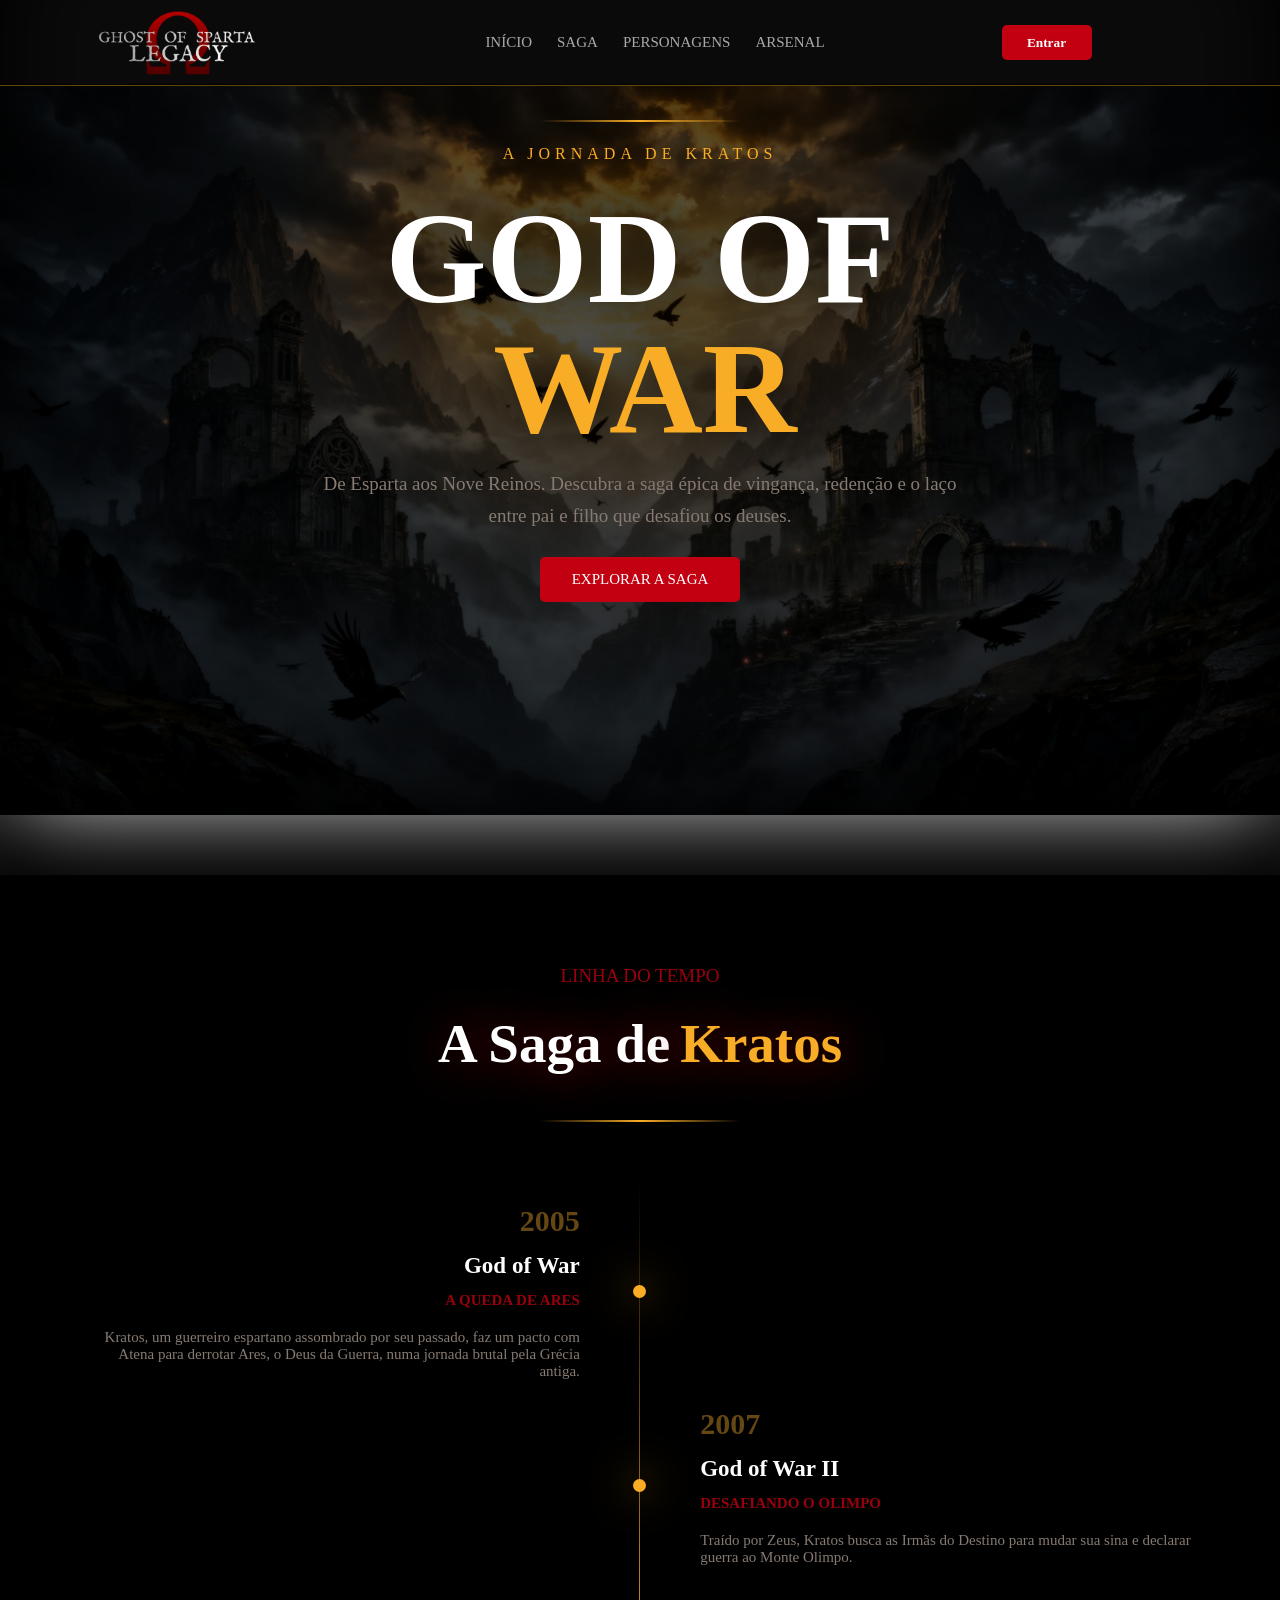
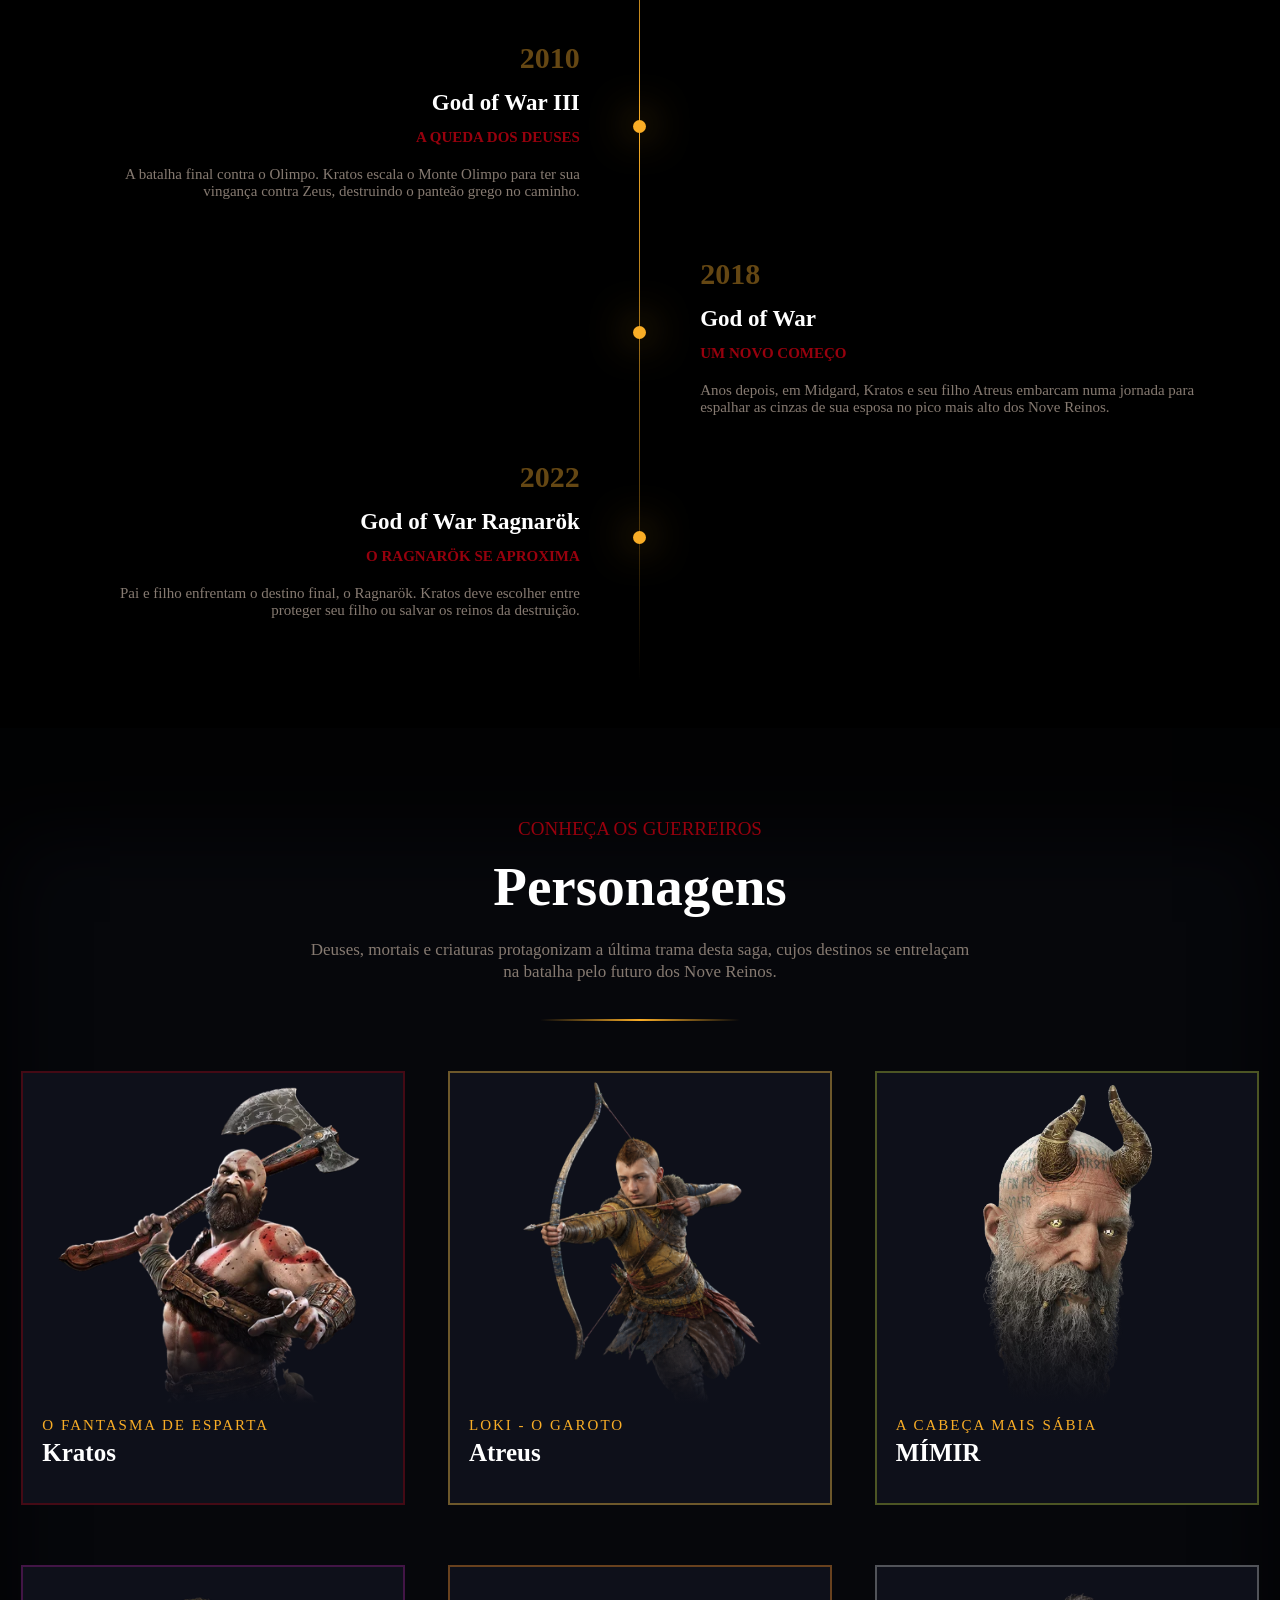
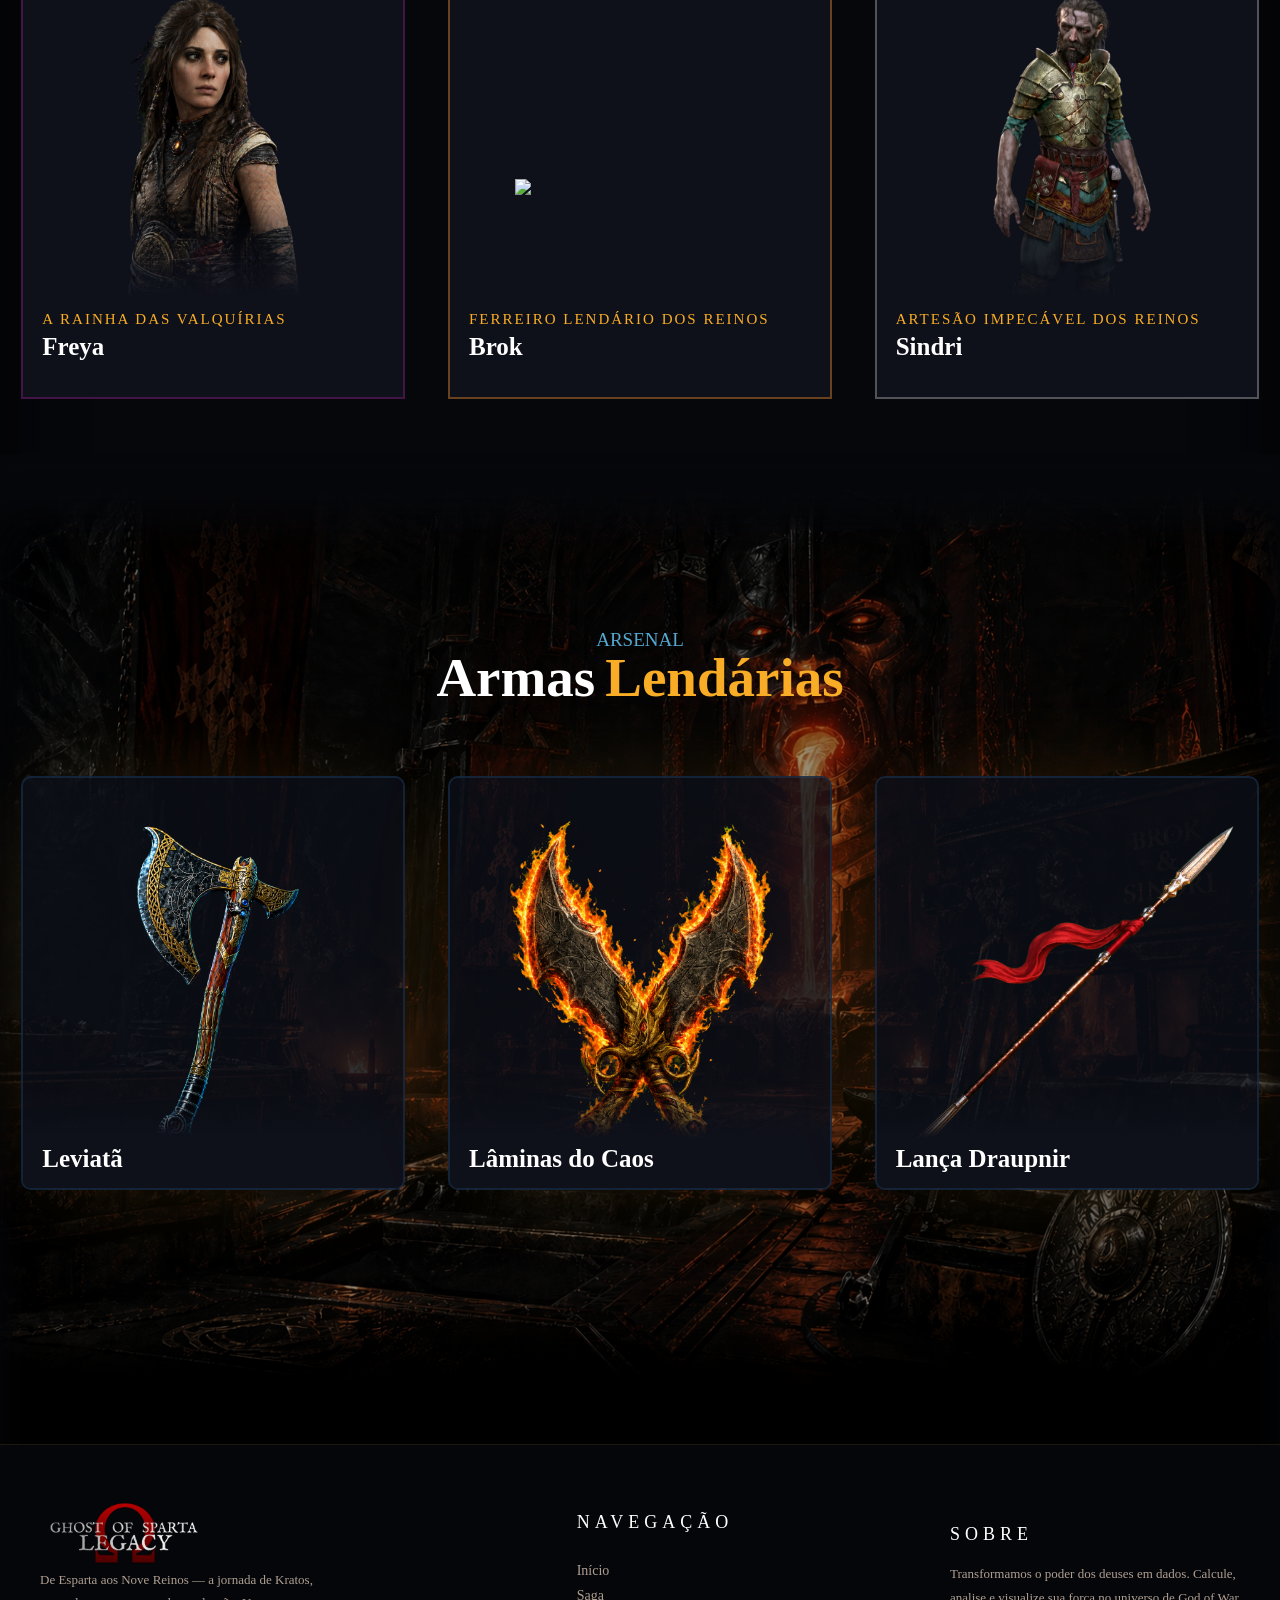
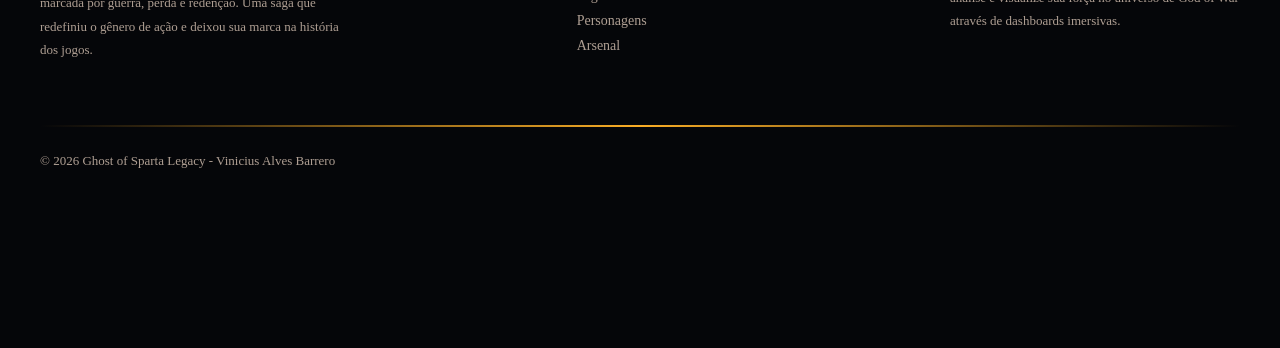
==== commit fc0b54eb: "Adicionando o hub" ====
--- a/public/index.html
+++ b/public/index.html
@@ -4,6 +4,7 @@
 <head>
     <meta charset="UTF-8">
     <meta name="viewport" content="width=device-width, initial-scale=1.0">
+    <link rel="icon" href="assets/img/icon/flavicon.png" type="image/png">
     <link rel="stylesheet" href="css/home.css">
     <title>Home-page Ghost of Sparta Legacy</title>
 </head>
--- a/public/css/home.css
+++ b/public/css/home.css
@@ -45,6 +45,8 @@
     width: 180px;
     display: flex;
     justify-content: center;
+    pointer-events: none;
+    margin-bottom: 15px;
 }
 
 a {
@@ -290,6 +292,7 @@
 
 .pop-up {
     display: none;
+    position: relative;
     flex-direction: column;
     align-items: center;
     position: absolute;
@@ -366,7 +369,7 @@
     justify-content: center;
     align-items: center;
     margin-top: 18px;
-    left: 153px;
+    right: 170px;
     border: none;
     width: 30px;
     height: 30px;
@@ -1329,7 +1332,7 @@
 .footer {
     display: flex;
     flex-direction: column;
-    height: 45vh;
+    height: 47vh;
     padding: 40px;
     background-color: rgb(5, 6, 9);
     border-top: 1px solid rgba(249, 173, 38, 0.1);
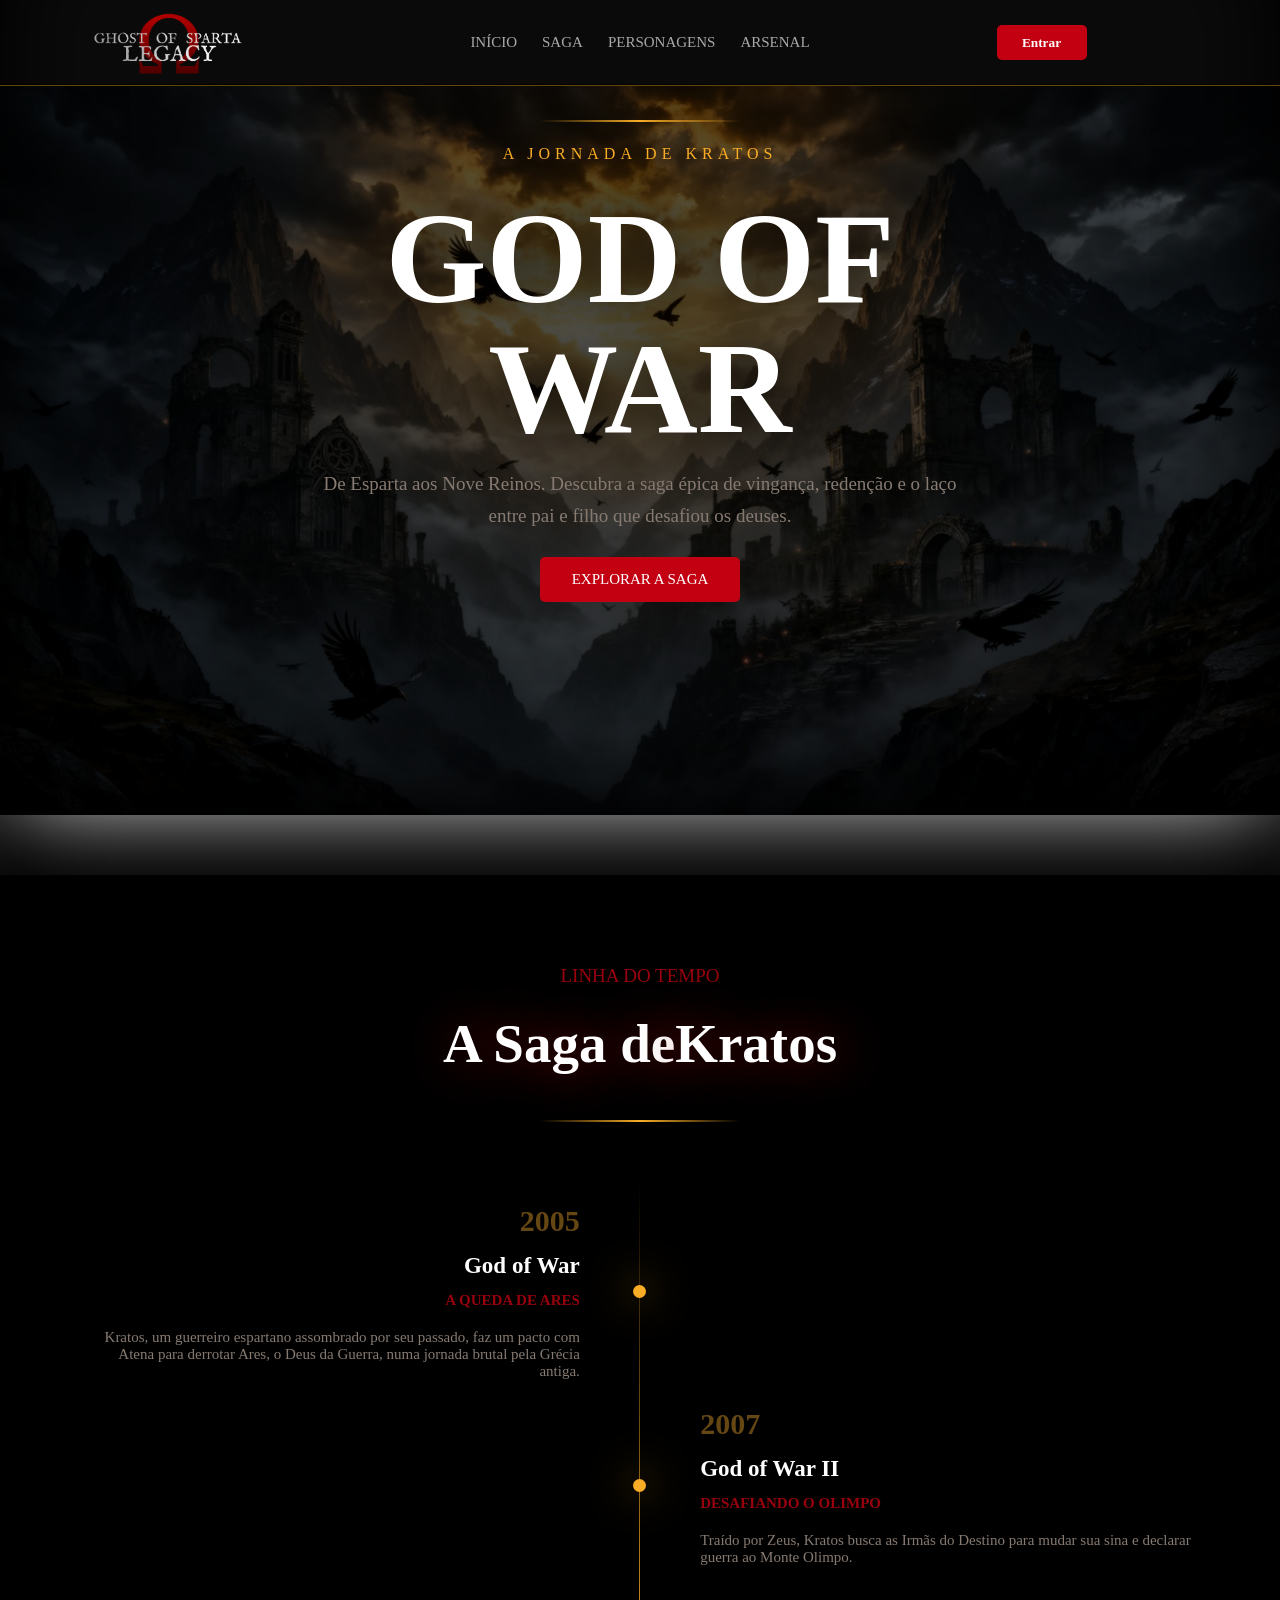
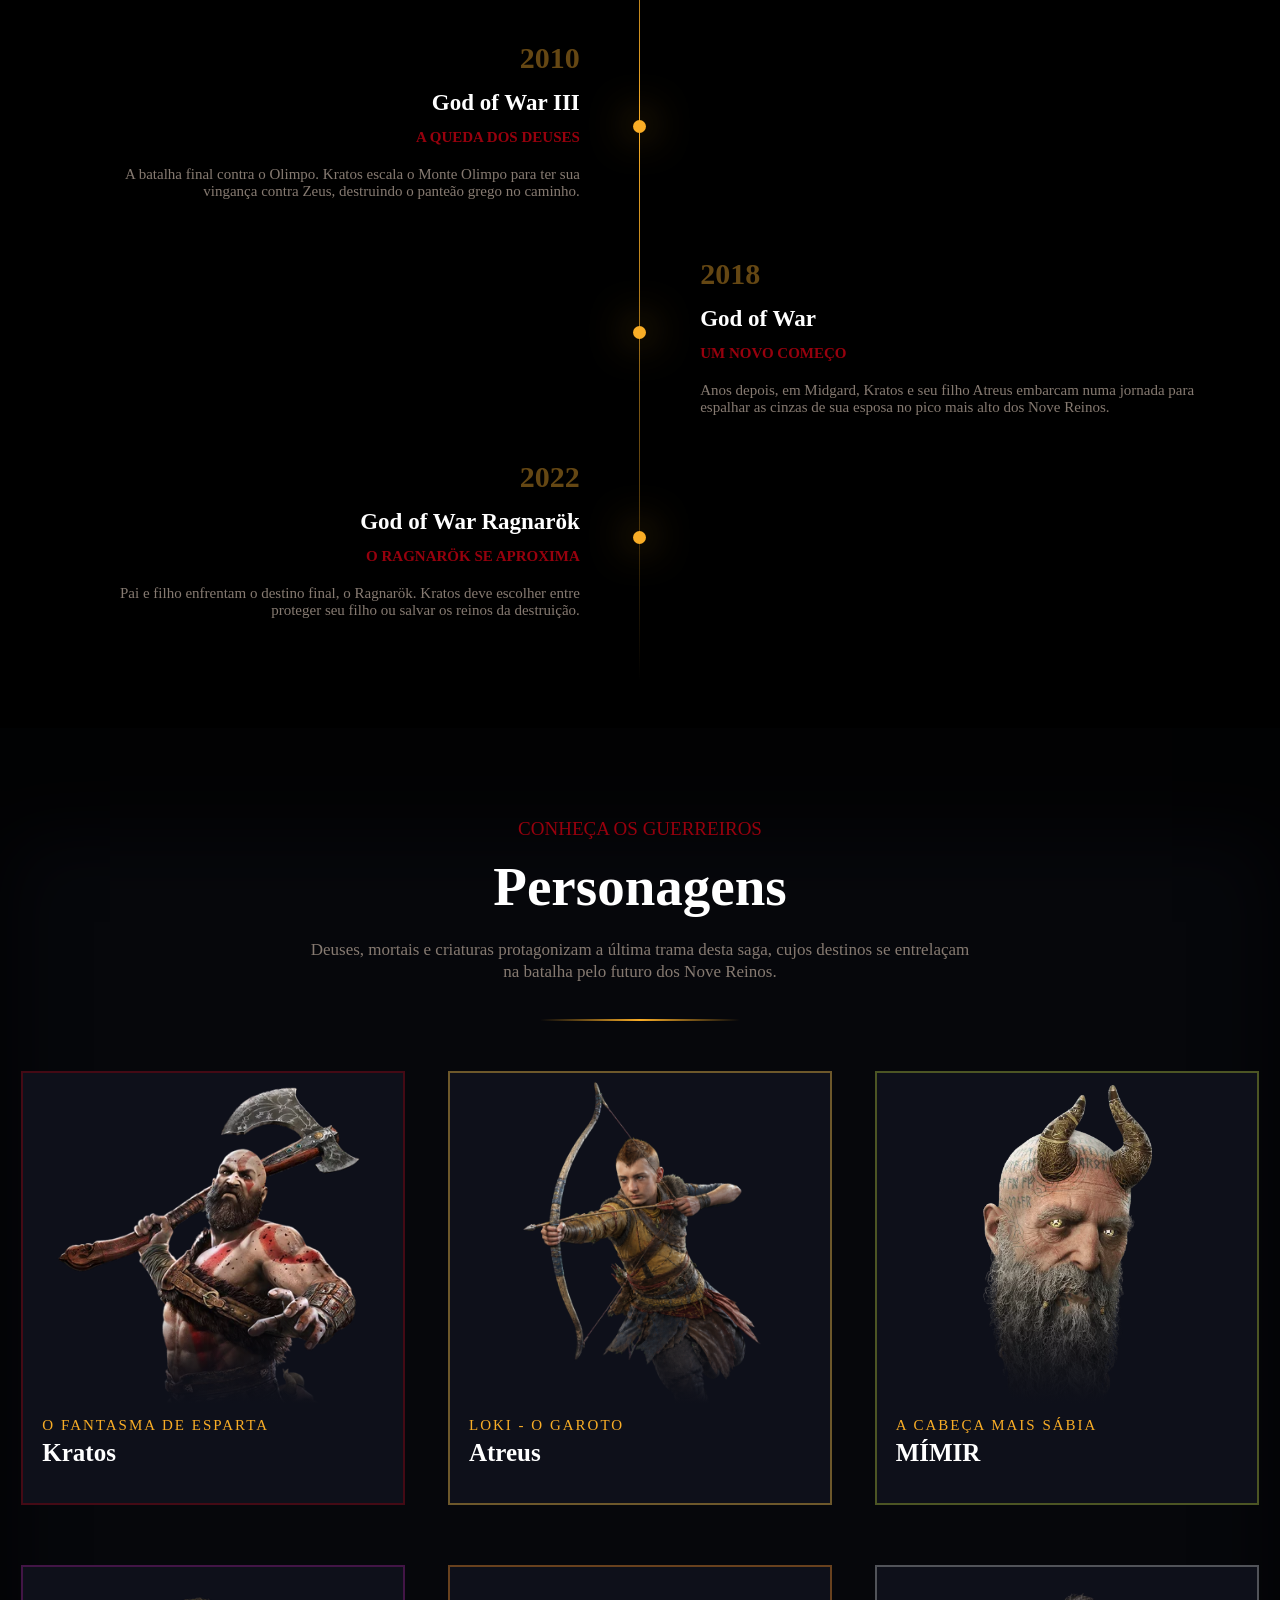
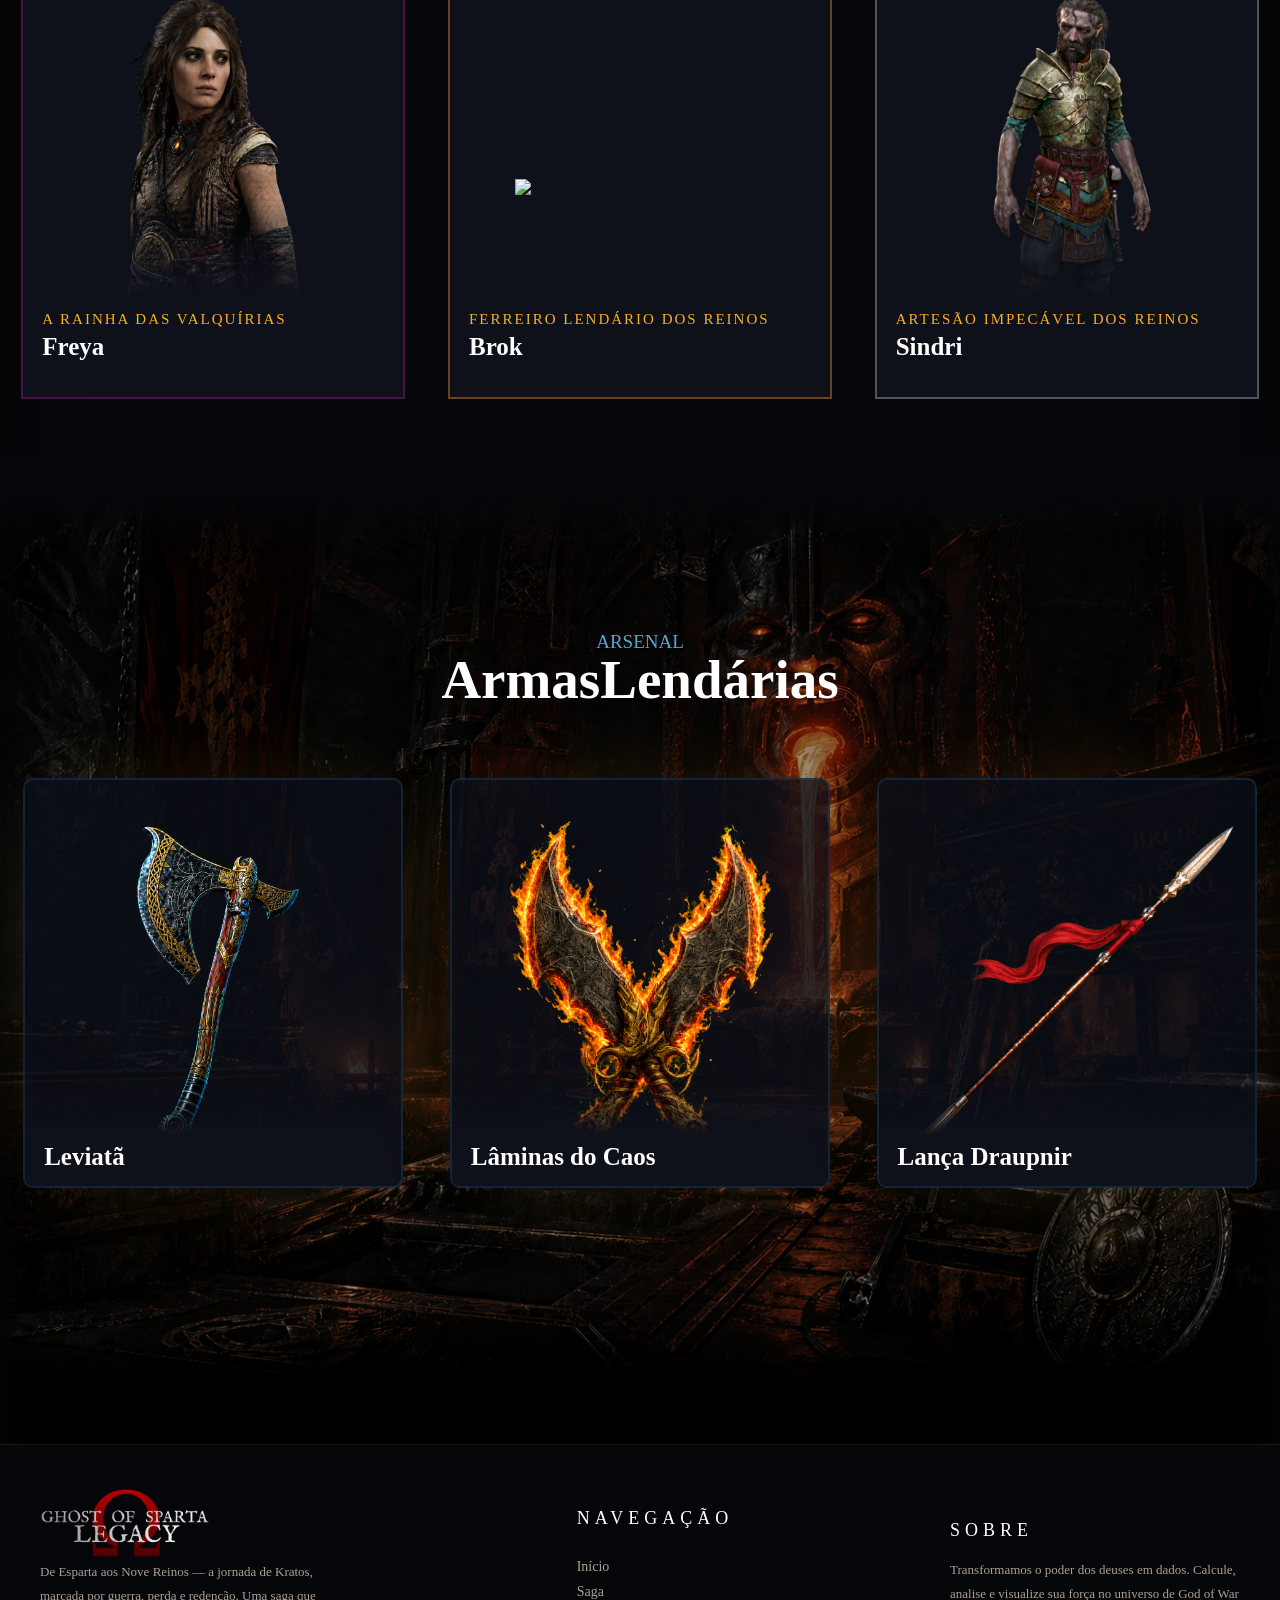
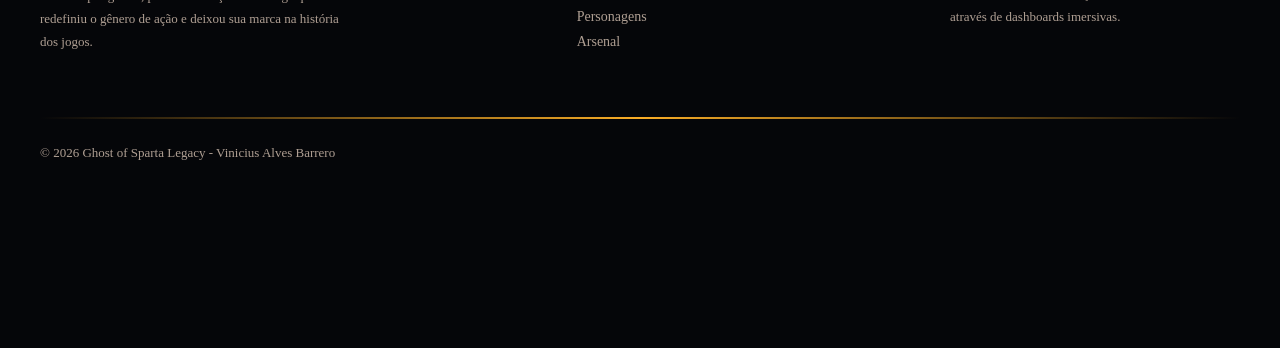
==== commit 937f3e6b: "Alterações no hub" ====
--- a/public/index.html
+++ b/public/index.html
@@ -6,6 +6,7 @@
     <meta name="viewport" content="width=device-width, initial-scale=1.0">
     <link rel="icon" href="assets/img/icon/flavicon.png" type="image/png">
     <link rel="stylesheet" href="css/home.css">
+    <script src="js/home.js"></script>
     <title>Home-page Ghost of Sparta Legacy</title>
 </head>
 
@@ -659,6 +660,4 @@
         </div>
 </body>
 
-</html>
-
-<script src="js/home.js"></script>+</html>
--- a/public/css/home.css
+++ b/public/css/home.css
@@ -33,7 +33,7 @@
     font-family: 'constantia';
     width: 100%;
     height: 85px;
-    border-bottom: 0.1px solid rgba(249, 173, 38, 0.4);
+    border-bottom: 1px solid rgba(249, 173, 38, 0.4);
     z-index: 1000;
 }
 
@@ -42,11 +42,10 @@
 }
 
 .logo {
-    width: 180px;
+    width: 150px;
     display: flex;
     justify-content: center;
     pointer-events: none;
-    margin-bottom: 15px;
 }
 
 a {
@@ -137,7 +136,7 @@
     margin: -20px 0 0 0;
 }
 
-h1 span {
+h1 .runa {
     color: rgb(249, 173, 38);
     margin-left: 10px;
 
@@ -1148,6 +1147,7 @@
     user-select: none;
     transition: 1.5s;
     overflow: hidden;
+    box-sizing: border-box;
 }
 
 .cardArma:hover img {
